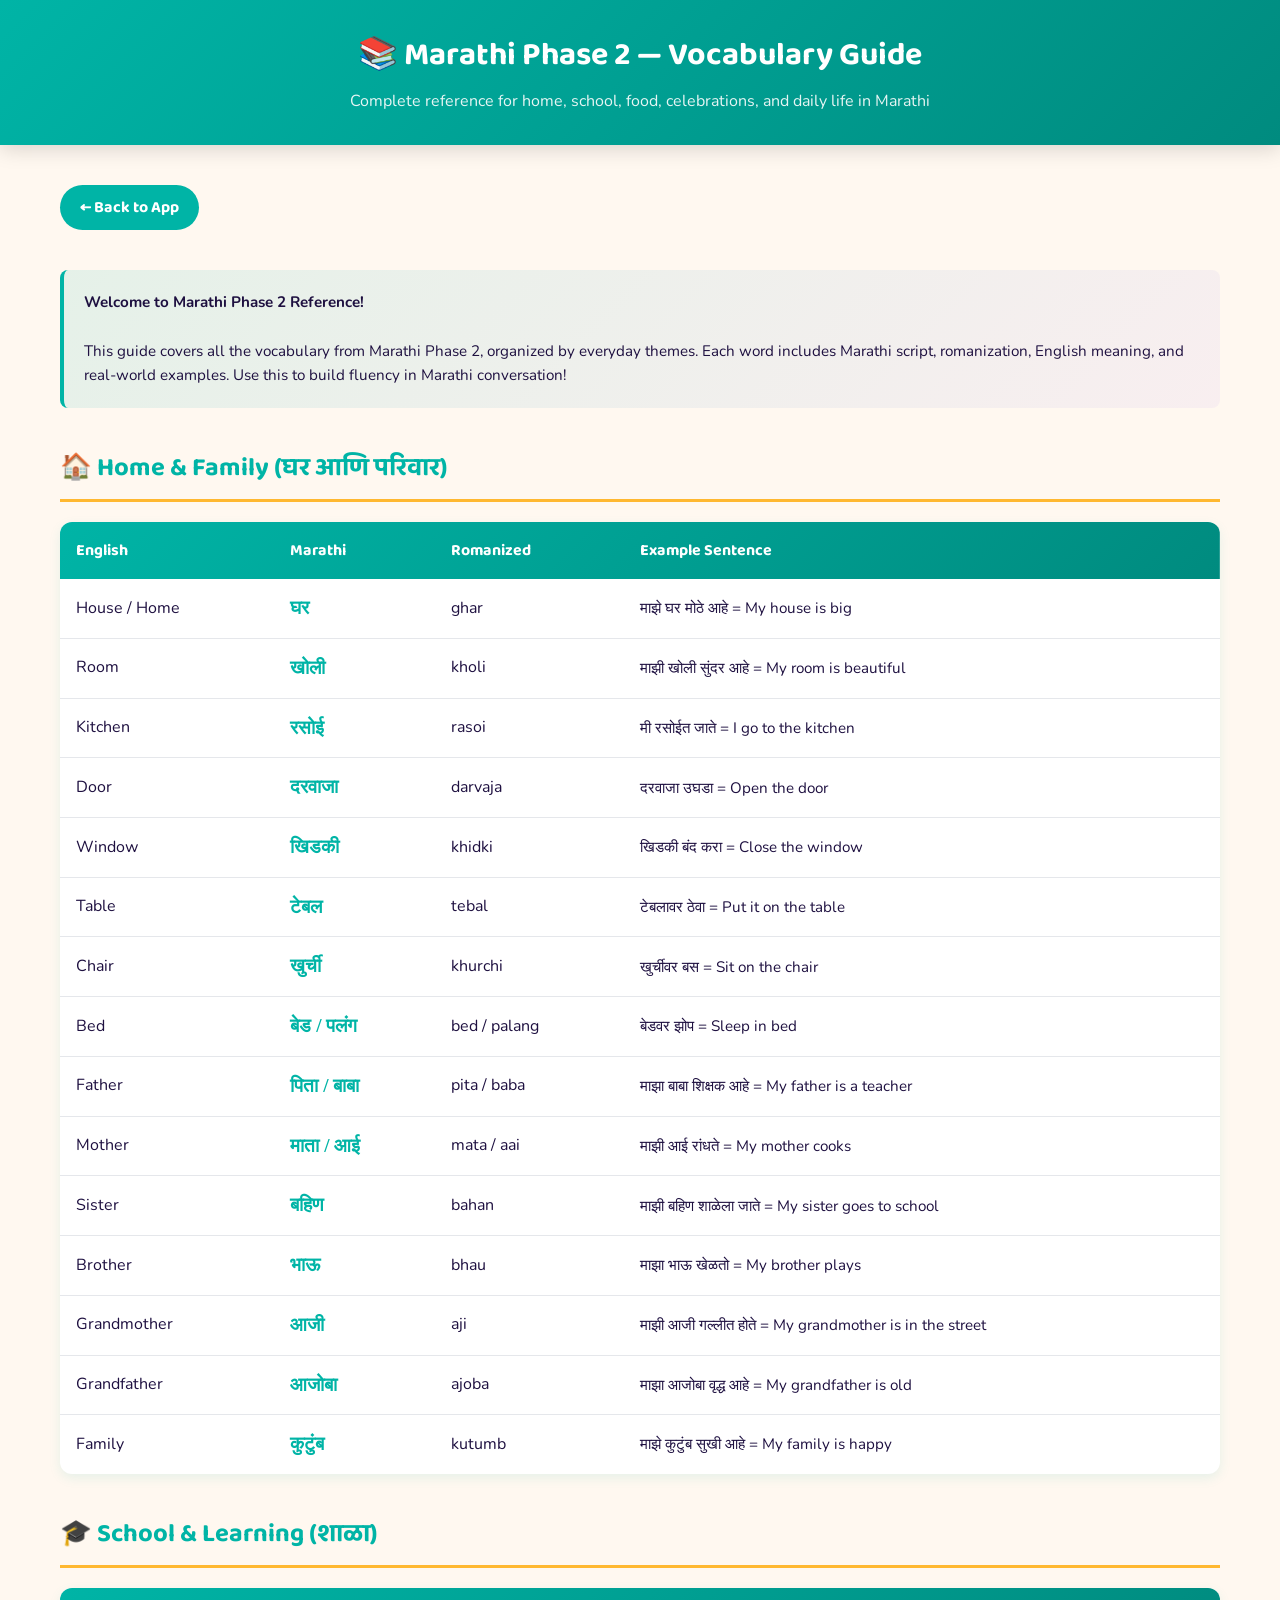
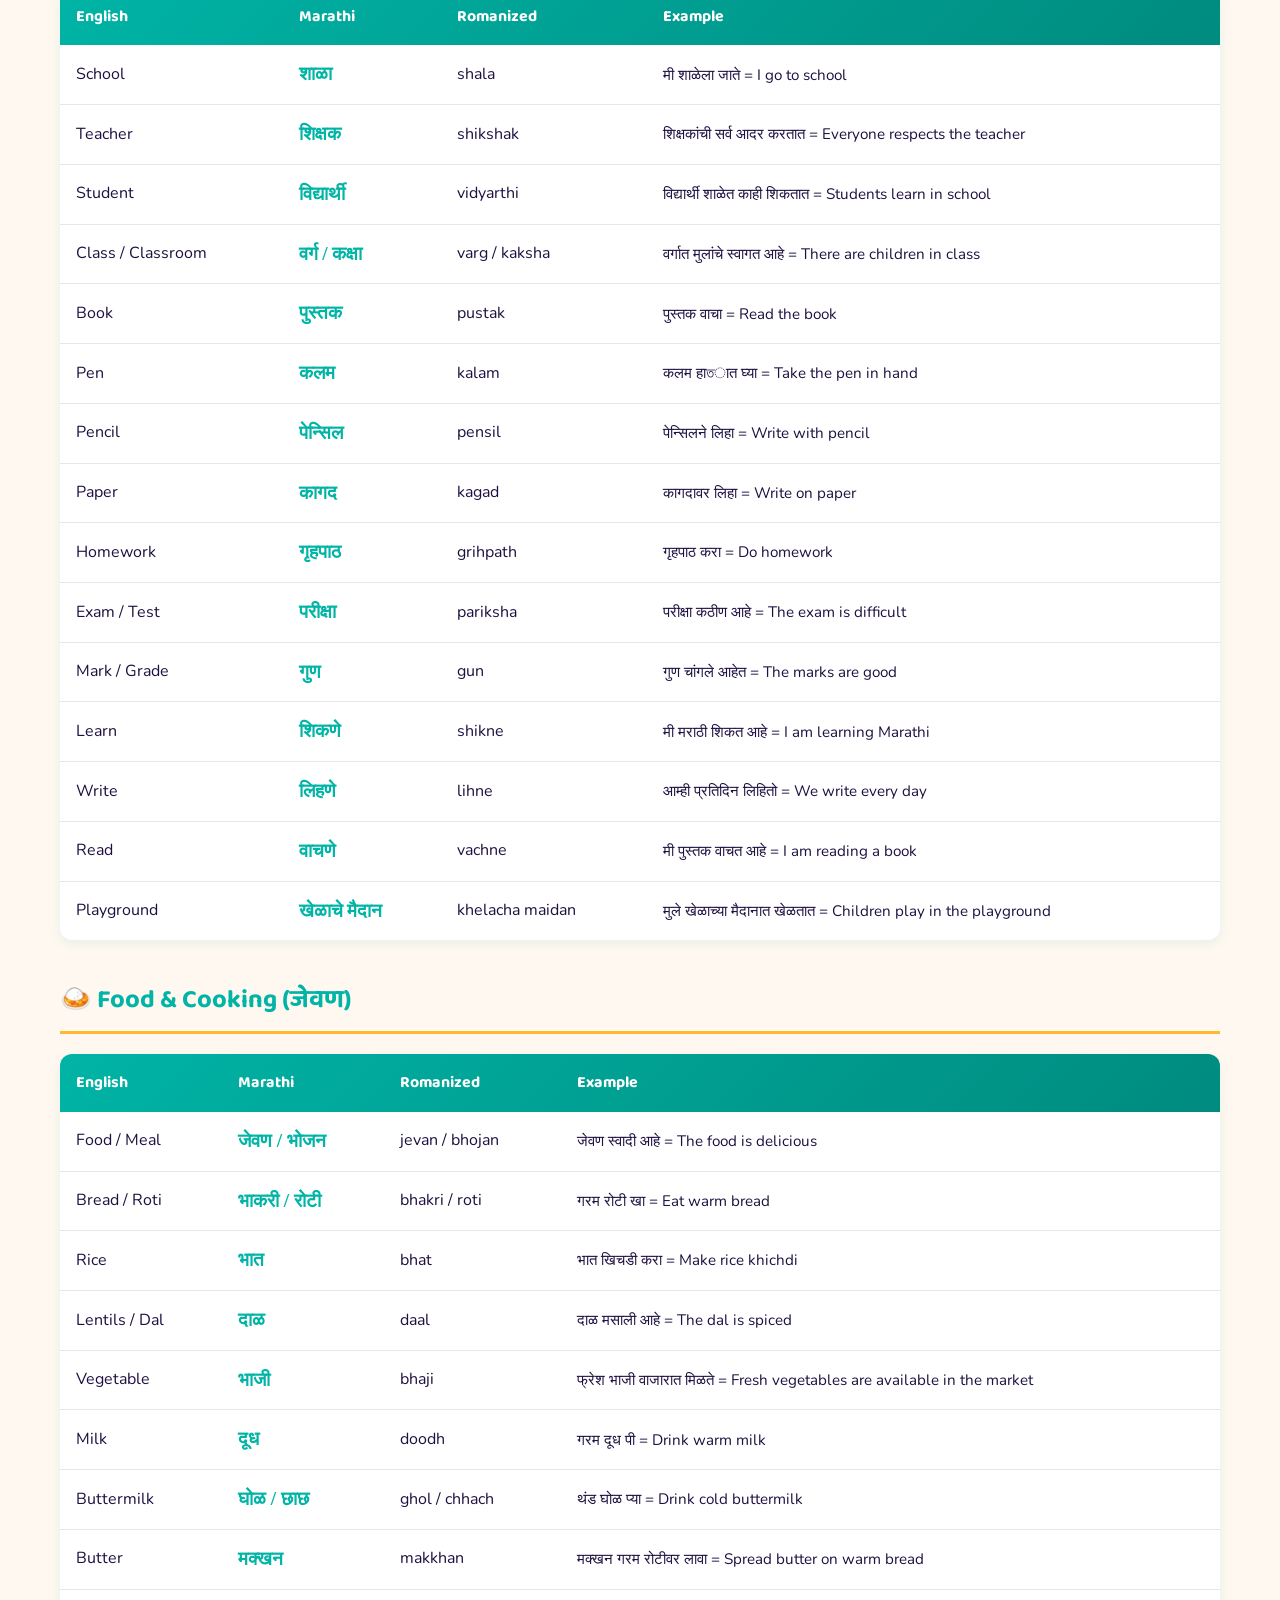
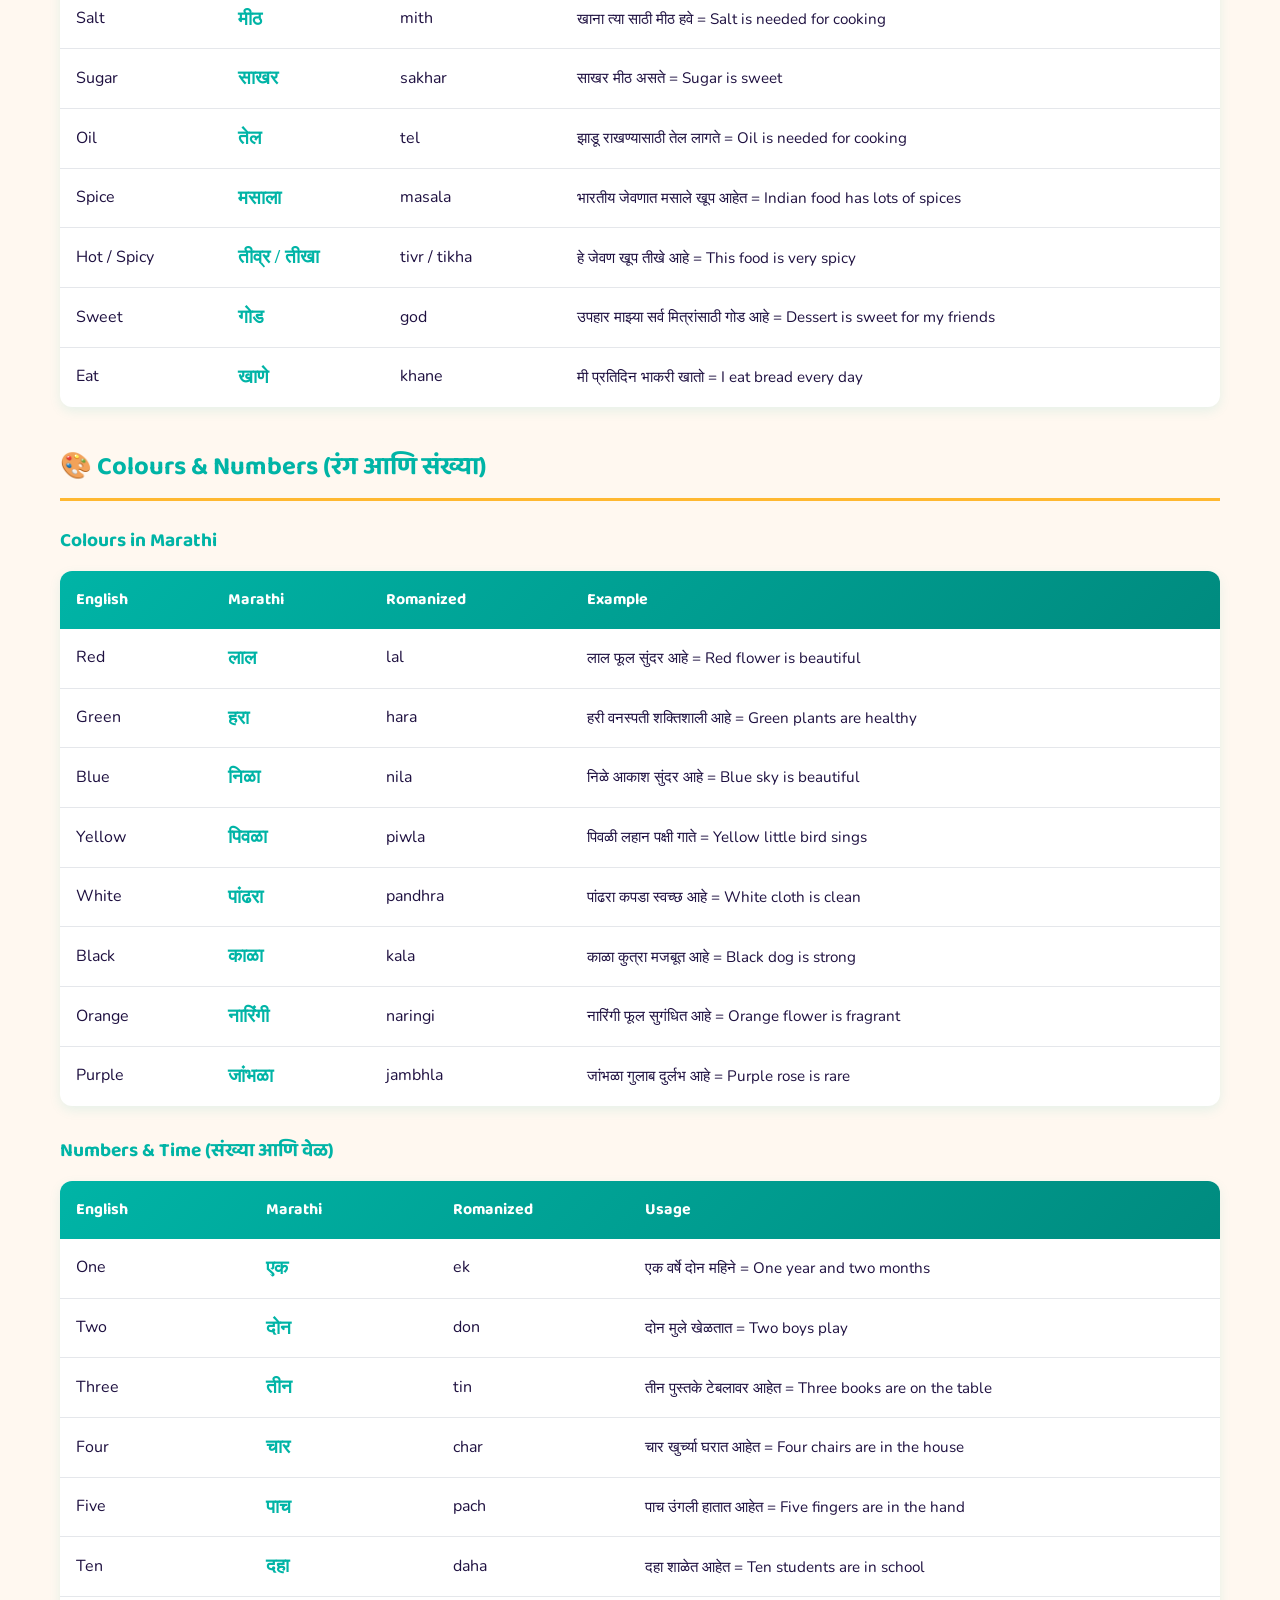
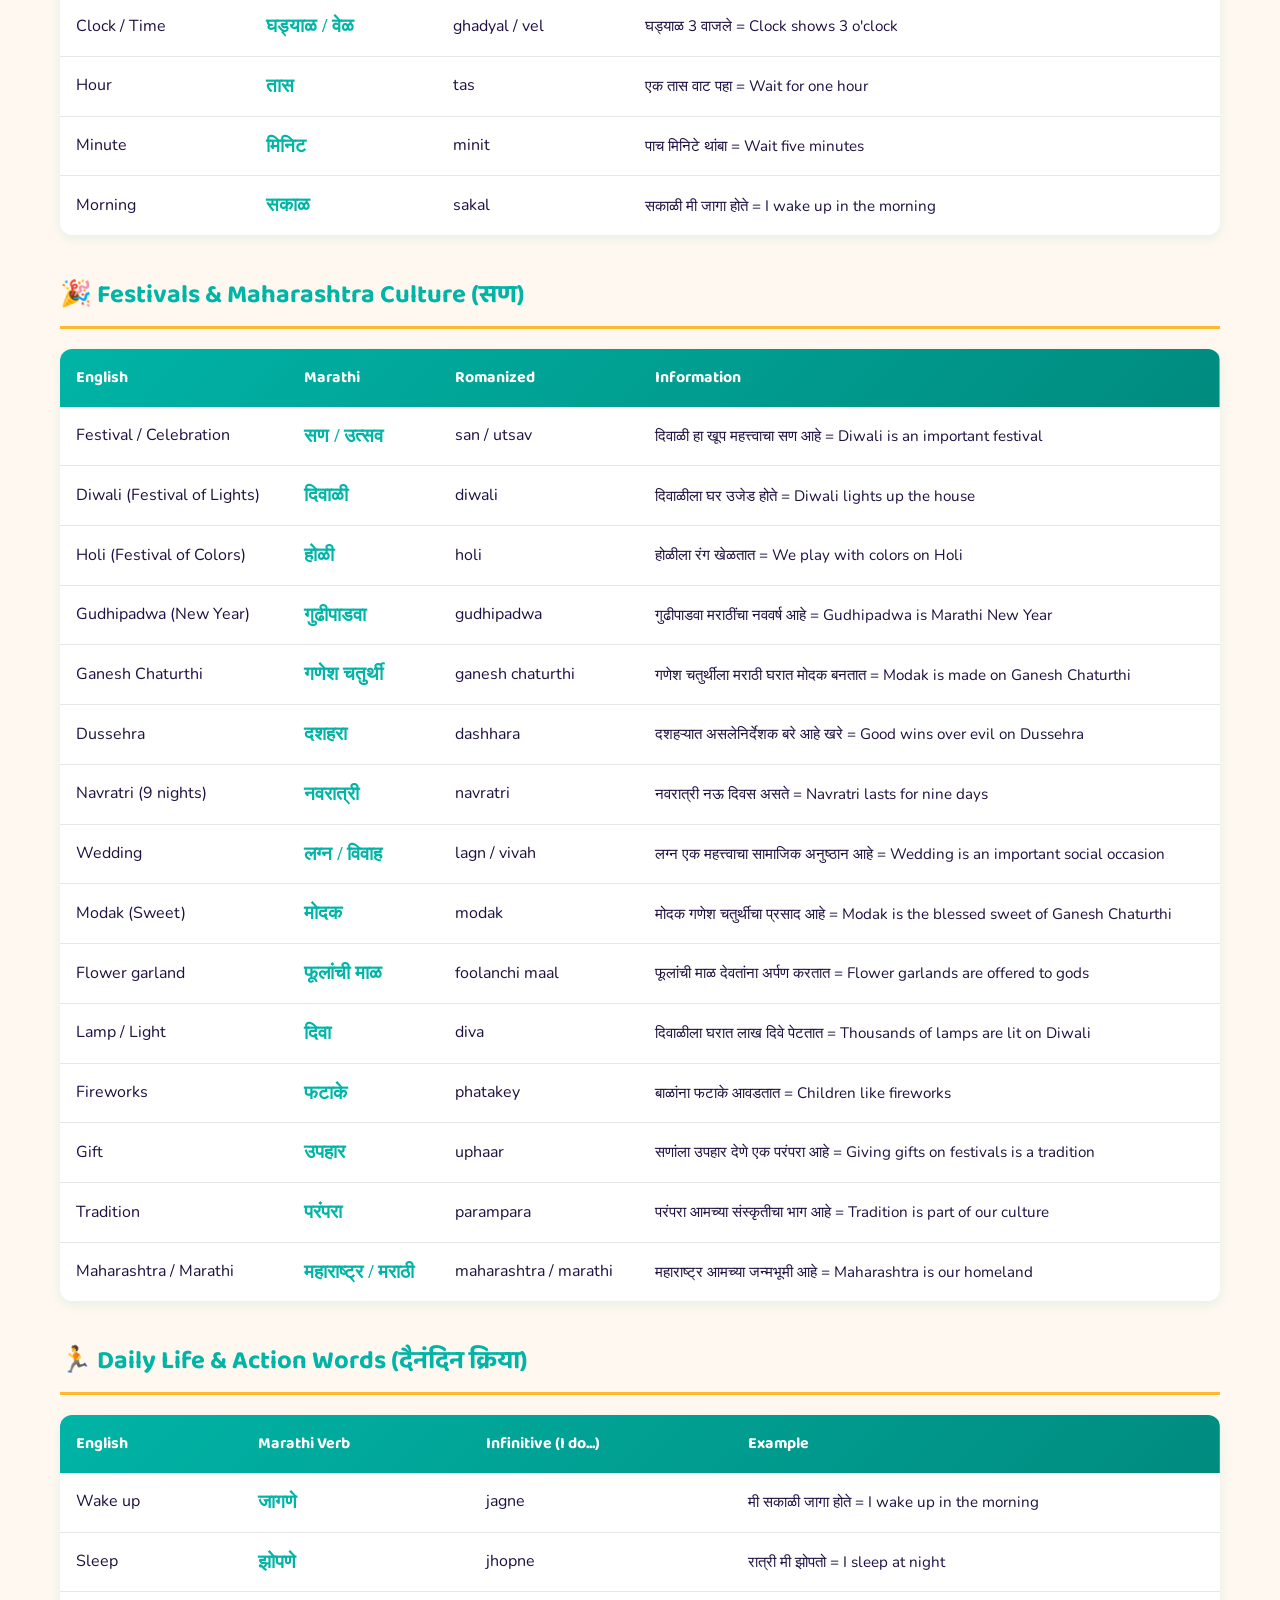
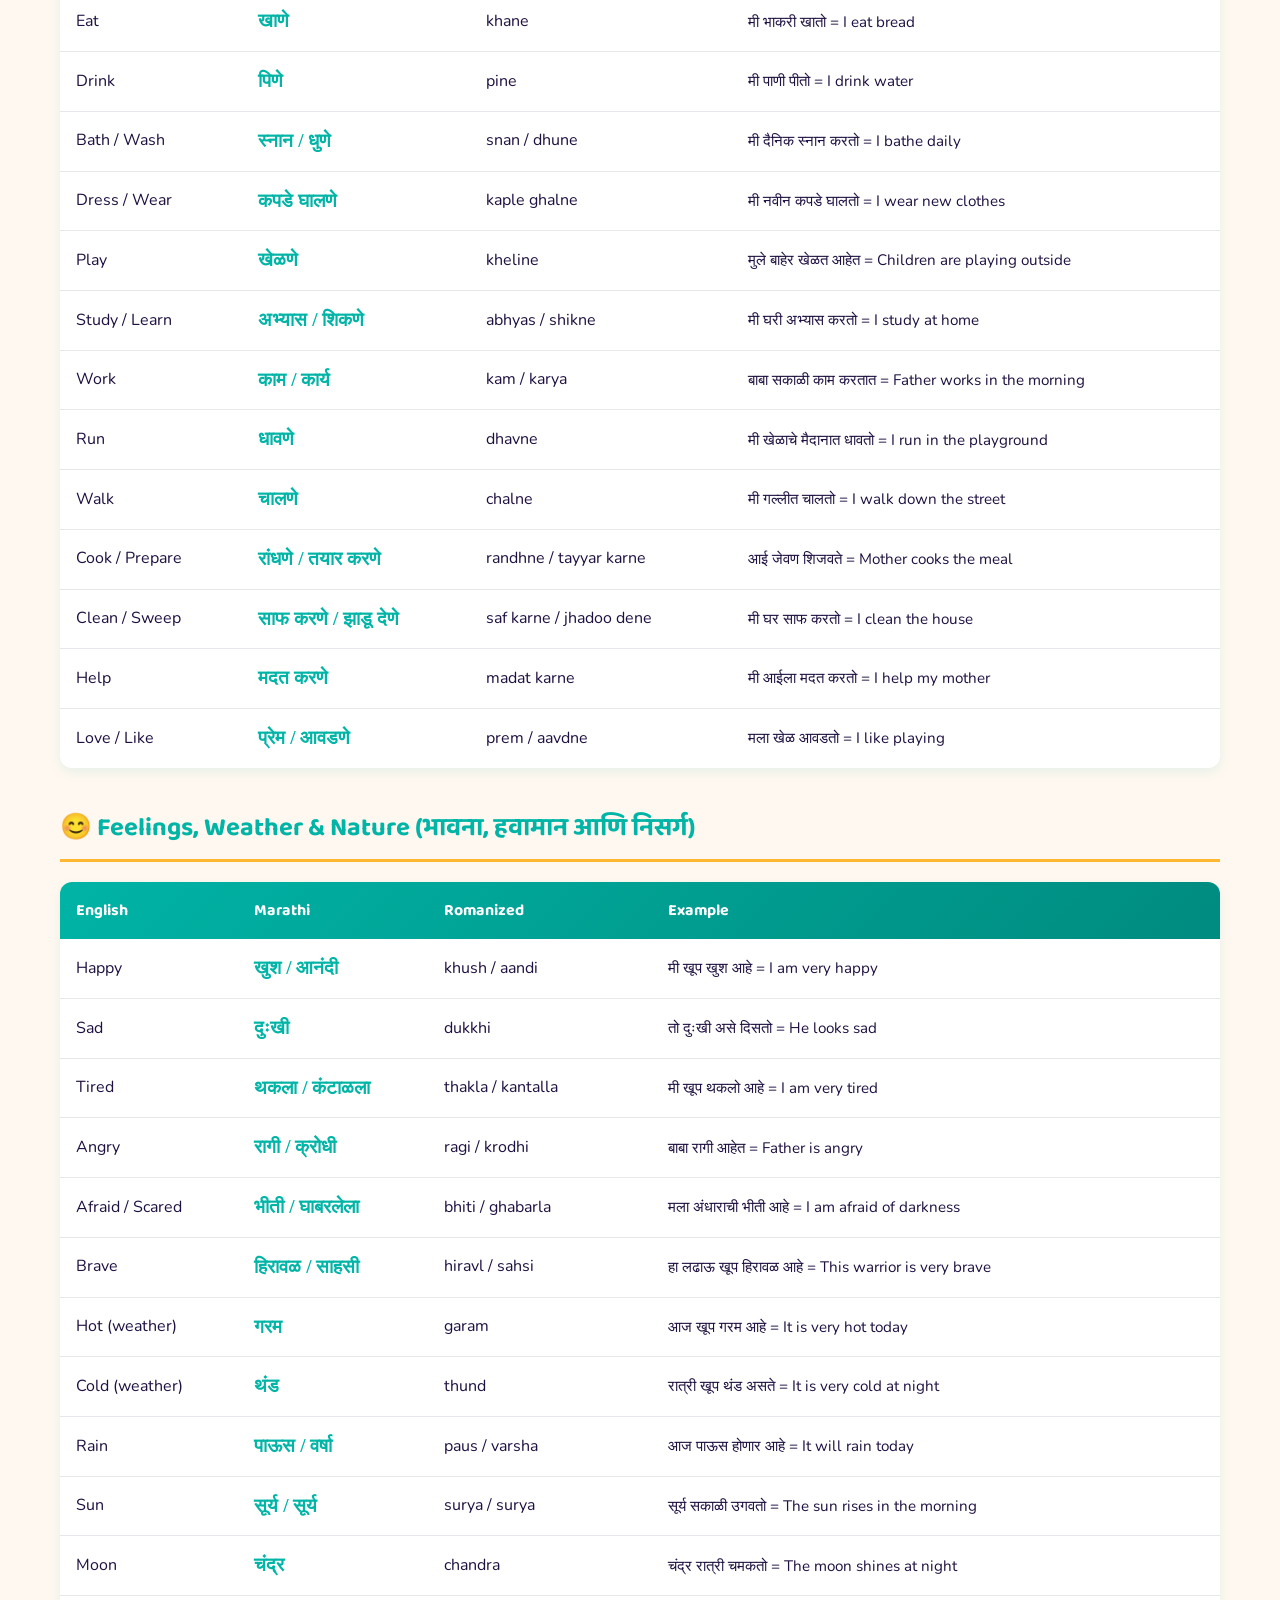
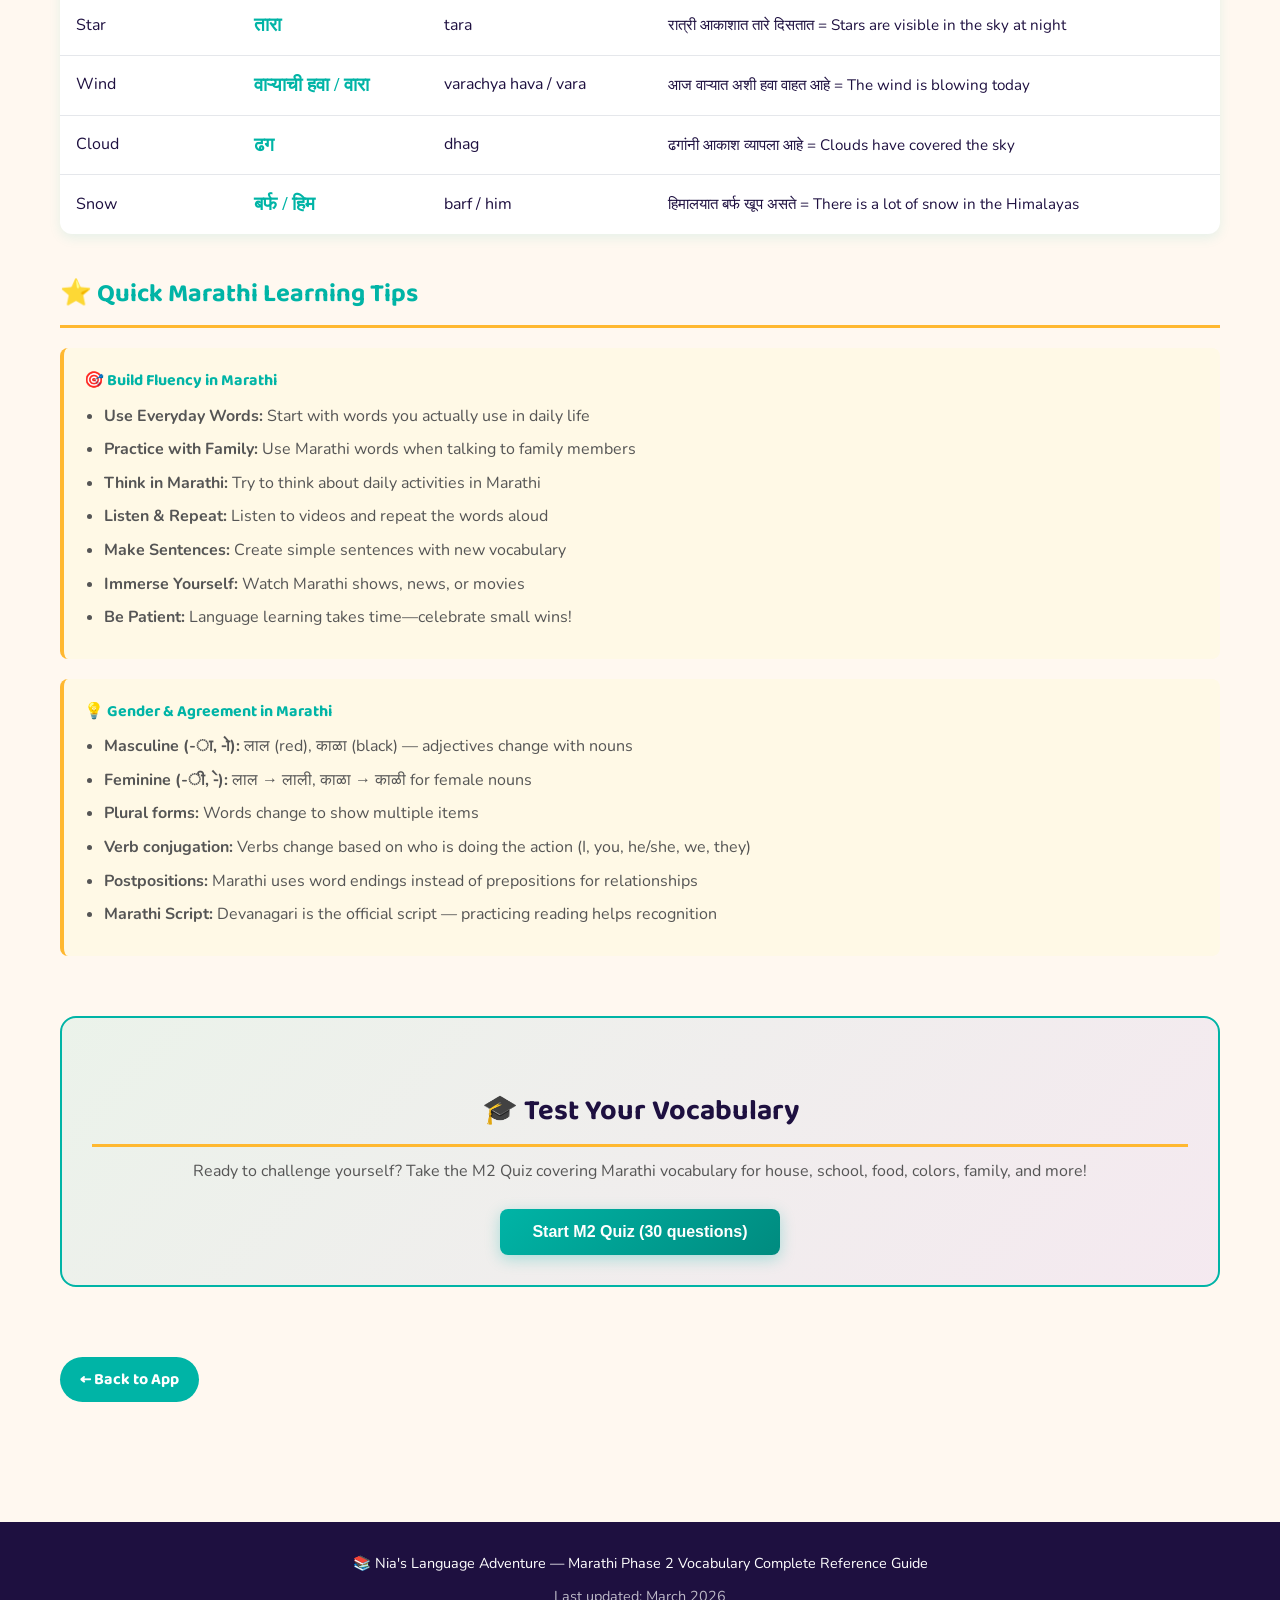
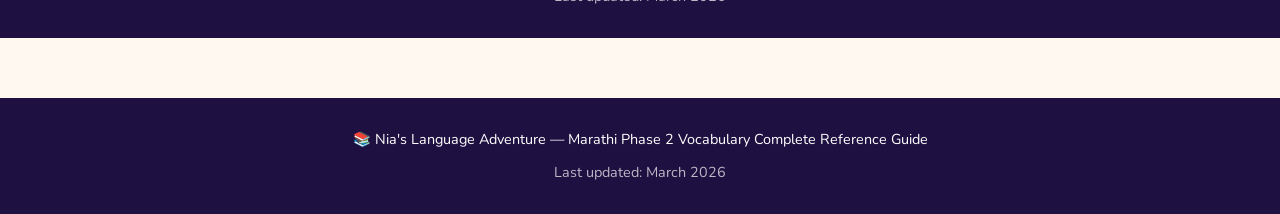
==== m2-guide.html @ a5719891 "feat: Implement comprehensive quiz system for all phases - Add quiz-system.js: Core quiz engine with" ====
<!DOCTYPE html>
<html lang="en">
<head>
<meta charset="UTF-8">
<meta name="viewport" content="width=device-width, initial-scale=1.0">
<title>Marathi Phase 2 Vocabulary Guide | Nia's Language Adventure</title>
<link href="https://fonts.googleapis.com/css2?family=Baloo+2:wght@400;600;700;800&family=Nunito:wght@400;600;700&display=swap" rel="stylesheet">
<style>
:root {
  --teal: #00B4A6;
  --dark-teal: #008B7F;
  --gold: #FFB830;
  --purple: #7C3AED;
  --dark: #1E1040;
  --cream: #FFF8F0;
}

* { box-sizing: border-box; margin: 0; padding: 0; }

body {
  font-family: 'Nunito', sans-serif;
  background: var(--cream);
  color: var(--dark);
  line-height: 1.6;
}

header {
  background: linear-gradient(135deg, var(--teal) 0%, var(--dark-teal) 100%);
  color: white;
  padding: 30px 20px;
  text-align: center;
  box-shadow: 0 4px 20px rgba(0,0,0,0.15);
}

header h1 {
  font-family: 'Baloo 2', cursive;
  font-size: 2rem;
  margin-bottom: 8px;
}

header p {
  font-size: 1rem;
  opacity: 0.9;
}

.container {
  max-width: 1200px;
  margin: 0 auto;
  padding: 40px 20px;
}

h2 {
  font-family: 'Baloo 2', cursive;
  font-size: 1.6rem;
  color: var(--teal);
  margin-top: 40px;
  margin-bottom: 20px;
  padding-bottom: 10px;
  border-bottom: 3px solid var(--gold);
}

h3 {
  font-family: 'Baloo 2', cursive;
  font-size: 1.2rem;
  color: var(--teal);
  margin-top: 25px;
  margin-bottom: 15px;
}

table {
  width: 100%;
  border-collapse: collapse;
  margin-bottom: 30px;
  background: white;
  border-radius: 12px;
  overflow: hidden;
  box-shadow: 0 4px 12px rgba(0,180,166,0.1);
}

thead {
  background: linear-gradient(135deg, var(--teal), var(--dark-teal));
  color: white;
}

th {
  padding: 16px;
  text-align: left;
  font-weight: 700;
  font-family: 'Baloo 2', cursive;
}

td {
  padding: 14px 16px;
  border-bottom: 1px solid #e5e7eb;
}

tbody tr:hover {
  background: #f0fffe;
}

tbody tr:last-child td {
  border-bottom: none;
}

.marathi {
  font-size: 1.2rem;
  font-weight: 600;
  color: var(--teal);
  font-family: serif;
}

.example {
  font-size: 0.95rem;
  color: var(--dark);
}

.meaning {
  color: #666;
  font-style: italic;
}

.info-box {
  background: linear-gradient(135deg, rgba(0,180,166,0.1), rgba(124,58,237,0.05));
  border-left: 4px solid var(--teal);
  padding: 20px;
  border-radius: 8px;
  margin: 20px 0;
  font-size: 0.95rem;
}

.tips {
  background: #fff9e6;
  border-left: 4px solid var(--gold);
  padding: 20px;
  border-radius: 8px;
  margin: 20px 0;
}

.tips h4 {
  color: var(--teal);
  margin-bottom: 10px;
  font-family: 'Baloo 2', cursive;
}

.tips ul {
  margin-left: 20px;
}

.tips li {
  margin-bottom: 8px;
  color: #555;
}

.back-button {
  display: inline-block;
  margin-bottom: 20px;
  padding: 10px 20px;
  background: var(--teal);
  color: white;
  text-decoration: none;
  border-radius: 24px;
  font-family: 'Baloo 2', cursive;
  font-weight: 700;
  transition: all 0.2s;
}

.back-button:hover {
  background: var(--dark-teal);
  transform: translateX(-4px);
}

footer {
  text-align: center;
  padding: 30px 20px;
  background: var(--dark);
  color: white;
  margin-top: 60px;
  font-size: 0.9rem;
}

.grid-2 {
  display: grid;
  grid-template-columns: repeat(auto-fit, minmax(300px, 1fr));
  gap: 20px;
  margin-bottom: 30px;
}

.card {
  background: white;
  border-radius: 12px;
  padding: 20px;
  border-left: 4px solid var(--teal);
  box-shadow: 0 4px 12px rgba(0,180,166,0.1);
}

.card h4 {
  color: var(--teal);
  font-family: 'Baloo 2', cursive;
  margin-bottom: 10px;
}

@media (max-width: 768px) {
  header h1 { font-size: 1.5rem; }
  h2 { font-size: 1.3rem; }
  table { font-size: 0.9rem; }
  th, td { padding: 10px; }
}
</style>
</head>
<body>

<header>
  <h1>📚 Marathi Phase 2 — Vocabulary Guide</h1>
  <p>Complete reference for home, school, food, celebrations, and daily life in Marathi</p>
</header>

<div class="container">
  <a href="nia-language-adventure-index.html" class="back-button">← Back to App</a>

  <div class="info-box">
    <strong>Welcome to Marathi Phase 2 Reference!</strong>
    <br><br>
    This guide covers all the vocabulary from Marathi Phase 2, organized by everyday themes. Each word includes Marathi script, romanization, English meaning, and real-world examples. Use this to build fluency in Marathi conversation!
  </div>

  <!-- HOME & FAMILY -->
  <h2>🏠 Home & Family (घर आणि परिवार)</h2>
  <table>
    <thead>
      <tr>
        <th>English</th>
        <th>Marathi</th>
        <th>Romanized</th>
        <th>Example Sentence</th>
      </tr>
    </thead>
    <tbody>
      <tr>
        <td>House / Home</td>
        <td class="marathi">घर</td>
        <td>ghar</td>
        <td class="example">माझे घर मोठे आहे = My house is big</td>
      </tr>
      <tr>
        <td>Room</td>
        <td class="marathi">खोली</td>
        <td>kholi</td>
        <td class="example">माझी खोली सुंदर आहे = My room is beautiful</td>
      </tr>
      <tr>
        <td>Kitchen</td>
        <td class="marathi">रसोई</td>
        <td>rasoi</td>
        <td class="example">मी रसोईत जाते = I go to the kitchen</td>
      </tr>
      <tr>
        <td>Door</td>
        <td class="marathi">दरवाजा</td>
        <td>darvaja</td>
        <td class="example">दरवाजा उघडा = Open the door</td>
      </tr>
      <tr>
        <td>Window</td>
        <td class="marathi">खिडकी</td>
        <td>khidki</td>
        <td class="example">खिडकी बंद करा = Close the window</td>
      </tr>
      <tr>
        <td>Table</td>
        <td class="marathi">टेबल</td>
        <td>tebal</td>
        <td class="example">टेबलावर ठेवा = Put it on the table</td>
      </tr>
      <tr>
        <td>Chair</td>
        <td class="marathi">खुर्ची</td>
        <td>khurchi</td>
        <td class="example">खुर्चीवर बस = Sit on the chair</td>
      </tr>
      <tr>
        <td>Bed</td>
        <td class="marathi">बेड / पलंग</td>
        <td>bed / palang</td>
        <td class="example">बेडवर झोप = Sleep in bed</td>
      </tr>
      <tr>
        <td>Father</td>
        <td class="marathi">पिता / बाबा</td>
        <td>pita / baba</td>
        <td class="example">माझा बाबा शिक्षक आहे = My father is a teacher</td>
      </tr>
      <tr>
        <td>Mother</td>
        <td class="marathi">माता / आई</td>
        <td>mata / aai</td>
        <td class="example">माझी आई रांधते = My mother cooks</td>
      </tr>
      <tr>
        <td>Sister</td>
        <td class="marathi">बहिण</td>
        <td>bahan</td>
        <td class="example">माझी बहिण शाळेला जाते = My sister goes to school</td>
      </tr>
      <tr>
        <td>Brother</td>
        <td class="marathi">भाऊ</td>
        <td>bhau</td>
        <td class="example">माझा भाऊ खेळतो = My brother plays</td>
      </tr>
      <tr>
        <td>Grandmother</td>
        <td class="marathi">आजी</td>
        <td>aji</td>
        <td class="example">माझी आजी गल्लीत होते = My grandmother is in the street</td>
      </tr>
      <tr>
        <td>Grandfather</td>
        <td class="marathi">आजोबा</td>
        <td>ajoba</td>
        <td class="example">माझा आजोबा वृद्ध आहे = My grandfather is old</td>
      </tr>
      <tr>
        <td>Family</td>
        <td class="marathi">कुटुंब</td>
        <td>kutumb</td>
        <td class="example">माझे कुटुंब सुखी आहे = My family is happy</td>
      </tr>
    </tbody>
  </table>

  <!-- SCHOOL & LEARNING -->
  <h2>🎓 School & Learning (शाळा)</h2>
  <table>
    <thead>
      <tr>
        <th>English</th>
        <th>Marathi</th>
        <th>Romanized</th>
        <th>Example</th>
      </tr>
    </thead>
    <tbody>
      <tr>
        <td>School</td>
        <td class="marathi">शाळा</td>
        <td>shala</td>
        <td class="example">मी शाळेला जाते = I go to school</td>
      </tr>
      <tr>
        <td>Teacher</td>
        <td class="marathi">शिक्षक</td>
        <td>shikshak</td>
        <td class="example">शिक्षकांची सर्व आदर करतात = Everyone respects the teacher</td>
      </tr>
      <tr>
        <td>Student</td>
        <td class="marathi">विद्यार्थी</td>
        <td>vidyarthi</td>
        <td class="example">विद्यार्थी शाळेत काही शिकतात = Students learn in school</td>
      </tr>
      <tr>
        <td>Class / Classroom</td>
        <td class="marathi">वर्ग / कक्षा</td>
        <td>varg / kaksha</td>
        <td class="example">वर्गात मुलांचे स्वागत आहे = There are children in class</td>
      </tr>
      <tr>
        <td>Book</td>
        <td class="marathi">पुस्तक</td>
        <td>pustak</td>
        <td class="example">पुस्तक वाचा = Read the book</td>
      </tr>
      <tr>
        <td>Pen</td>
        <td class="marathi">कलम</td>
        <td>kalam</td>
        <td class="example">कलम हाতात घ्या = Take the pen in hand</td>
      </tr>
      <tr>
        <td>Pencil</td>
        <td class="marathi">पेन्सिल</td>
        <td>pensil</td>
        <td class="example">पेन्सिलने लिहा = Write with pencil</td>
      </tr>
      <tr>
        <td>Paper</td>
        <td class="marathi">कागद</td>
        <td>kagad</td>
        <td class="example">कागदावर लिहा = Write on paper</td>
      </tr>
      <tr>
        <td>Homework</td>
        <td class="marathi">गृहपाठ</td>
        <td>grihpath</td>
        <td class="example">गृहपाठ करा = Do homework</td>
      </tr>
      <tr>
        <td>Exam / Test</td>
        <td class="marathi">परीक्षा</td>
        <td>pariksha</td>
        <td class="example">परीक्षा कठीण आहे = The exam is difficult</td>
      </tr>
      <tr>
        <td>Mark / Grade</td>
        <td class="marathi">गुण</td>
        <td>gun</td>
        <td class="example">गुण चांगले आहेत = The marks are good</td>
      </tr>
      <tr>
        <td>Learn</td>
        <td class="marathi">शिकणे</td>
        <td>shikne</td>
        <td class="example">मी मराठी शिकत आहे = I am learning Marathi</td>
      </tr>
      <tr>
        <td>Write</td>
        <td class="marathi">लिहणे</td>
        <td>lihne</td>
        <td class="example">आम्ही प्रतिदिन लिहितो = We write every day</td>
      </tr>
      <tr>
        <td>Read</td>
        <td class="marathi">वाचणे</td>
        <td>vachne</td>
        <td class="example">मी पुस्तक वाचत आहे = I am reading a book</td>
      </tr>
      <tr>
        <td>Playground</td>
        <td class="marathi">खेळाचे मैदान</td>
        <td>khelacha maidan</td>
        <td class="example">मुले खेळाच्या मैदानात खेळतात = Children play in the playground</td>
      </tr>
    </tbody>
  </table>

  <!-- FOOD & COOKING -->
  <h2>🍛 Food & Cooking (जेवण)</h2>
  <table>
    <thead>
      <tr>
        <th>English</th>
        <th>Marathi</th>
        <th>Romanized</th>
        <th>Example</th>
      </tr>
    </thead>
    <tbody>
      <tr>
        <td>Food / Meal</td>
        <td class="marathi">जेवण / भोजन</td>
        <td>jevan / bhojan</td>
        <td class="example">जेवण स्वादी आहे = The food is delicious</td>
      </tr>
      <tr>
        <td>Bread / Roti</td>
        <td class="marathi">भाकरी / रोटी</td>
        <td>bhakri / roti</td>
        <td class="example">गरम रोटी खा = Eat warm bread</td>
      </tr>
      <tr>
        <td>Rice</td>
        <td class="marathi">भात</td>
        <td>bhat</td>
        <td class="example">भात खिचडी करा = Make rice khichdi</td>
      </tr>
      <tr>
        <td>Lentils / Dal</td>
        <td class="marathi">दाळ</td>
        <td>daal</td>
        <td class="example">दाळ मसाली आहे = The dal is spiced</td>
      </tr>
      <tr>
        <td>Vegetable</td>
        <td class="marathi">भाजी</td>
        <td>bhaji</td>
        <td class="example">फ्रेश भाजी वाजारात मिळते = Fresh vegetables are available in the market</td>
      </tr>
      <tr>
        <td>Milk</td>
        <td class="marathi">दूध</td>
        <td>doodh</td>
        <td class="example">गरम दूध पी = Drink warm milk</td>
      </tr>
      <tr>
        <td>Buttermilk</td>
        <td class="marathi">घोळ / छाछ</td>
        <td>ghol / chhach</td>
        <td class="example">थंड घोळ प्या = Drink cold buttermilk</td>
      </tr>
      <tr>
        <td>Butter</td>
        <td class="marathi">मक्खन</td>
        <td>makkhan</td>
        <td class="example">मक्खन गरम रोटीवर लावा = Spread butter on warm bread</td>
      </tr>
      <tr>
        <td>Salt</td>
        <td class="marathi">मीठ</td>
        <td>mith</td>
        <td class="example">खाना त्या साठी मीठ हवे = Salt is needed for cooking</td>
      </tr>
      <tr>
        <td>Sugar</td>
        <td class="marathi">साखर</td>
        <td>sakhar</td>
        <td class="example">साखर मीठ असते = Sugar is sweet</td>
      </tr>
      <tr>
        <td>Oil</td>
        <td class="marathi">तेल</td>
        <td>tel</td>
        <td class="example">झाडू राखण्यासाठी तेल लागते = Oil is needed for cooking</td>
      </tr>
      <tr>
        <td>Spice</td>
        <td class="marathi">मसाला</td>
        <td>masala</td>
        <td class="example">भारतीय जेवणात मसाले खूप आहेत = Indian food has lots of spices</td>
      </tr>
      <tr>
        <td>Hot / Spicy</td>
        <td class="marathi">तीव्र / तीखा</td>
        <td>tivr / tikha</td>
        <td class="example">हे जेवण खूप तीखे आहे = This food is very spicy</td>
      </tr>
      <tr>
        <td>Sweet</td>
        <td class="marathi">गोड</td>
        <td>god</td>
        <td class="example">उपहार माझ्या सर्व मित्रांसाठी गोड आहे = Dessert is sweet for my friends</td>
      </tr>
      <tr>
        <td>Eat</td>
        <td class="marathi">खाणे</td>
        <td>khane</td>
        <td class="example">मी प्रतिदिन भाकरी खातो = I eat bread every day</td>
      </tr>
    </tbody>
  </table>

  <!-- COLOURS & NUMBERS -->
  <h2>🎨 Colours & Numbers (रंग आणि संख्या)</h2>
  
  <h3>Colours in Marathi</h3>
  <table>
    <thead>
      <tr>
        <th>English</th>
        <th>Marathi</th>
        <th>Romanized</th>
        <th>Example</th>
      </tr>
    </thead>
    <tbody>
      <tr>
        <td>Red</td>
        <td class="marathi">लाल</td>
        <td>lal</td>
        <td class="example">लाल फूल सुंदर आहे = Red flower is beautiful</td>
      </tr>
      <tr>
        <td>Green</td>
        <td class="marathi">हरा</td>
        <td>hara</td>
        <td class="example">हरी वनस्पती शक्तिशाली आहे = Green plants are healthy</td>
      </tr>
      <tr>
        <td>Blue</td>
        <td class="marathi">निळा</td>
        <td>nila</td>
        <td class="example">निळे आकाश सुंदर आहे = Blue sky is beautiful</td>
      </tr>
      <tr>
        <td>Yellow</td>
        <td class="marathi">पिवळा</td>
        <td>piwla</td>
        <td class="example">पिवळी लहान पक्षी गाते = Yellow little bird sings</td>
      </tr>
      <tr>
        <td>White</td>
        <td class="marathi">पांढरा</td>
        <td>pandhra</td>
        <td class="example">पांढरा कपडा स्वच्छ आहे = White cloth is clean</td>
      </tr>
      <tr>
        <td>Black</td>
        <td class="marathi">काळा</td>
        <td>kala</td>
        <td class="example">काळा कुत्रा मजबूत आहे = Black dog is strong</td>
      </tr>
      <tr>
        <td>Orange</td>
        <td class="marathi">नारिंगी</td>
        <td>naringi</td>
        <td class="example">नारिंगी फूल सुगंधित आहे = Orange flower is fragrant</td>
      </tr>
      <tr>
        <td>Purple</td>
        <td class="marathi">जांभळा</td>
        <td>jambhla</td>
        <td class="example">जांभळा गुलाब दुर्लभ आहे = Purple rose is rare</td>
      </tr>
    </tbody>
  </table>

  <h3>Numbers & Time (संख्या आणि वेळ)</h3>
  <table>
    <thead>
      <tr>
        <th>English</th>
        <th>Marathi</th>
        <th>Romanized</th>
        <th>Usage</th>
      </tr>
    </thead>
    <tbody>
      <tr>
        <td>One</td>
        <td class="marathi">एक</td>
        <td>ek</td>
        <td class="example">एक वर्षे दोन महिने = One year and two months</td>
      </tr>
      <tr>
        <td>Two</td>
        <td class="marathi">दोन</td>
        <td>don</td>
        <td class="example">दोन मुले खेळतात = Two boys play</td>
      </tr>
      <tr>
        <td>Three</td>
        <td class="marathi">तीन</td>
        <td>tin</td>
        <td class="example">तीन पुस्तके टेबलावर आहेत = Three books are on the table</td>
      </tr>
      <tr>
        <td>Four</td>
        <td class="marathi">चार</td>
        <td>char</td>
        <td class="example">चार खुर्च्या घरात आहेत = Four chairs are in the house</td>
      </tr>
      <tr>
        <td>Five</td>
        <td class="marathi">पाच</td>
        <td>pach</td>
        <td class="example">पाच उंगली हातात आहेत = Five fingers are in the hand</td>
      </tr>
      <tr>
        <td>Ten</td>
        <td class="marathi">दहा</td>
        <td>daha</td>
        <td class="example">दहा शाळेत आहेत = Ten students are in school</td>
      </tr>
      <tr>
        <td>Clock / Time</td>
        <td class="marathi">घड्याळ / वेळ</td>
        <td>ghadyal / vel</td>
        <td class="example">घड्याळ 3 वाजले = Clock shows 3 o'clock</td>
      </tr>
      <tr>
        <td>Hour</td>
        <td class="marathi">तास</td>
        <td>tas</td>
        <td class="example">एक तास वाट पहा = Wait for one hour</td>
      </tr>
      <tr>
        <td>Minute</td>
        <td class="marathi">मिनिट</td>
        <td>minit</td>
        <td class="example">पाच मिनिटे थांबा = Wait five minutes</td>
      </tr>
      <tr>
        <td>Morning</td>
        <td class="marathi">सकाळ</td>
        <td>sakal</td>
        <td class="example">सकाळी मी जागा होते = I wake up in the morning</td>
      </tr>
    </tbody>
  </table>

  <!-- FESTIVALS & CULTURE -->
  <h2>🎉 Festivals & Maharashtra Culture (सण)</h2>
  <table>
    <thead>
      <tr>
        <th>English</th>
        <th>Marathi</th>
        <th>Romanized</th>
        <th>Information</th>
      </tr>
    </thead>
    <tbody>
      <tr>
        <td>Festival / Celebration</td>
        <td class="marathi">सण / उत्सव</td>
        <td>san / utsav</td>
        <td class="example">दिवाळी हा खूप महत्त्वाचा सण आहे = Diwali is an important festival</td>
      </tr>
      <tr>
        <td>Diwali (Festival of Lights)</td>
        <td class="marathi">दिवाळी</td>
        <td>diwali</td>
        <td class="example">दिवाळीला घर उजेड होते = Diwali lights up the house</td>
      </tr>
      <tr>
        <td>Holi (Festival of Colors)</td>
        <td class="marathi">होळी</td>
        <td>holi</td>
        <td class="example">होळीला रंग खेळतात = We play with colors on Holi</td>
      </tr>
      <tr>
        <td>Gudhipadwa (New Year)</td>
        <td class="marathi">गुढीपाडवा</td>
        <td>gudhipadwa</td>
        <td class="example">गुढीपाडवा मराठींचा नववर्ष आहे = Gudhipadwa is Marathi New Year</td>
      </tr>
      <tr>
        <td>Ganesh Chaturthi</td>
        <td class="marathi">गणेश चतुर्थी</td>
        <td>ganesh chaturthi</td>
        <td class="example">गणेश चतुर्थीला मराठी घरात मोदक बनतात = Modak is made on Ganesh Chaturthi</td>
      </tr>
      <tr>
        <td>Dussehra</td>
        <td class="marathi">दशहरा</td>
        <td>dashhara</td>
        <td class="example">दशहऱ्यात असलेनिर्देशक बरे आहे खरे = Good wins over evil on Dussehra</td>
      </tr>
      <tr>
        <td>Navratri (9 nights)</td>
        <td class="marathi">नवरात्री</td>
        <td>navratri</td>
        <td class="example">नवरात्री नऊ दिवस असते = Navratri lasts for nine days</td>
      </tr>
      <tr>
        <td>Wedding</td>
        <td class="marathi">लग्न / विवाह</td>
        <td>lagn / vivah</td>
        <td class="example">लग्न एक महत्त्वाचा सामाजिक अनुष्ठान आहे = Wedding is an important social occasion</td>
      </tr>
      <tr>
        <td>Modak (Sweet)</td>
        <td class="marathi">मोदक</td>
        <td>modak</td>
        <td class="example">मोदक गणेश चतुर्थीचा प्रसाद आहे = Modak is the blessed sweet of Ganesh Chaturthi</td>
      </tr>
      <tr>
        <td>Flower garland</td>
        <td class="marathi">फूलांची माळ</td>
        <td>foolanchi maal</td>
        <td class="example">फूलांची माळ देवतांना अर्पण करतात = Flower garlands are offered to gods</td>
      </tr>
      <tr>
        <td>Lamp / Light</td>
        <td class="marathi">दिवा</td>
        <td>diva</td>
        <td class="example">दिवाळीला घरात लाख दिवे पेटतात = Thousands of lamps are lit on Diwali</td>
      </tr>
      <tr>
        <td>Fireworks</td>
        <td class="marathi">फटाके</td>
        <td>phatakey</td>
        <td class="example">बाळांना फटाके आवडतात = Children like fireworks</td>
      </tr>
      <tr>
        <td>Gift</td>
        <td class="marathi">उपहार</td>
        <td>uphaar</td>
        <td class="example">सणांला उपहार देणे एक परंपरा आहे = Giving gifts on festivals is a tradition</td>
      </tr>
      <tr>
        <td>Tradition</td>
        <td class="marathi">परंपरा</td>
        <td>parampara</td>
        <td class="example">परंपरा आमच्या संस्कृतीचा भाग आहे = Tradition is part of our culture</td>
      </tr>
      <tr>
        <td>Maharashtra / Marathi</td>
        <td class="marathi">महाराष्ट्र / मराठी</td>
        <td>maharashtra / marathi</td>
        <td class="example">महाराष्ट्र आमच्या जन्मभूमी आहे = Maharashtra is our homeland</td>
      </tr>
    </tbody>
  </table>

  <!-- DAILY LIFE & ACTIONS -->
  <h2>🏃 Daily Life & Action Words (दैनंदिन क्रिया)</h2>
  <table>
    <thead>
      <tr>
        <th>English</th>
        <th>Marathi Verb</th>
        <th>Infinitive (I do...)</th>
        <th>Example</th>
      </tr>
    </thead>
    <tbody>
      <tr>
        <td>Wake up</td>
        <td class="marathi">जागणे</td>
        <td>jagne</td>
        <td class="example">मी सकाळी जागा होते = I wake up in the morning</td>
      </tr>
      <tr>
        <td>Sleep</td>
        <td class="marathi">झोपणे</td>
        <td>jhopne</td>
        <td class="example">रात्री मी झोपतो = I sleep at night</td>
      </tr>
      <tr>
        <td>Eat</td>
        <td class="marathi">खाणे</td>
        <td>khane</td>
        <td class="example">मी भाकरी खातो = I eat bread</td>
      </tr>
      <tr>
        <td>Drink</td>
        <td class="marathi">पिणे</td>
        <td>pine</td>
        <td class="example">मी पाणी पीतो = I drink water</td>
      </tr>
      <tr>
        <td>Bath / Wash</td>
        <td class="marathi">स्नान / धुणे</td>
        <td>snan / dhune</td>
        <td class="example">मी दैनिक स्नान करतो = I bathe daily</td>
      </tr>
      <tr>
        <td>Dress / Wear</td>
        <td class="marathi">कपडे घालणे</td>
        <td>kaple ghalne</td>
        <td class="example">मी नवीन कपडे घालतो = I wear new clothes</td>
      </tr>
      <tr>
        <td>Play</td>
        <td class="marathi">खेळणे</td>
        <td>kheline</td>
        <td class="example">मुले बाहेर खेळत आहेत = Children are playing outside</td>
      </tr>
      <tr>
        <td>Study / Learn</td>
        <td class="marathi">अभ्यास / शिकणे</td>
        <td>abhyas / shikne</td>
        <td class="example">मी घरी अभ्यास करतो = I study at home</td>
      </tr>
      <tr>
        <td>Work</td>
        <td class="marathi">काम / कार्य</td>
        <td>kam / karya</td>
        <td class="example">बाबा सकाळी काम करतात = Father works in the morning</td>
      </tr>
      <tr>
        <td>Run</td>
        <td class="marathi">धावणे</td>
        <td>dhavne</td>
        <td class="example">मी खेळाचे मैदानात धावतो = I run in the playground</td>
      </tr>
      <tr>
        <td>Walk</td>
        <td class="marathi">चालणे</td>
        <td>chalne</td>
        <td class="example">मी गल्लीत चालतो = I walk down the street</td>
      </tr>
      <tr>
        <td>Cook / Prepare</td>
        <td class="marathi">रांधणे / तयार करणे</td>
        <td>randhne / tayyar karne</td>
        <td class="example">आई जेवण शिजवते = Mother cooks the meal</td>
      </tr>
      <tr>
        <td>Clean / Sweep</td>
        <td class="marathi">साफ करणे / झाडू देणे</td>
        <td>saf karne / jhadoo dene</td>
        <td class="example">मी घर साफ करतो = I clean the house</td>
      </tr>
      <tr>
        <td>Help</td>
        <td class="marathi">मदत करणे</td>
        <td>madat karne</td>
        <td class="example">मी आईला मदत करतो = I help my mother</td>
      </tr>
      <tr>
        <td>Love / Like</td>
        <td class="marathi">प्रेम / आवडणे</td>
        <td>prem / aavdne</td>
        <td class="example">मला खेळ आवडतो = I like playing</td>
      </tr>
    </tbody>
  </table>

  <!-- FEELINGS, WEATHER & NATURE -->
  <h2>😊 Feelings, Weather & Nature (भावना, हवामान आणि निसर्ग)</h2>
  <table>
    <thead>
      <tr>
        <th>English</th>
        <th>Marathi</th>
        <th>Romanized</th>
        <th>Example</th>
      </tr>
    </thead>
    <tbody>
      <tr>
        <td>Happy</td>
        <td class="marathi">खुश / आनंदी</td>
        <td>khush / aandi</td>
        <td class="example">मी खूप खुश आहे = I am very happy</td>
      </tr>
      <tr>
        <td>Sad</td>
        <td class="marathi">दुःखी</td>
        <td>dukkhi</td>
        <td class="example">तो दुःखी असे दिसतो = He looks sad</td>
      </tr>
      <tr>
        <td>Tired</td>
        <td class="marathi">थकला / कंटाळला</td>
        <td>thakla / kantalla</td>
        <td class="example">मी खूप थकलो आहे = I am very tired</td>
      </tr>
      <tr>
        <td>Angry</td>
        <td class="marathi">रागी / क्रोधी</td>
        <td>ragi / krodhi</td>
        <td class="example">बाबा रागी आहेत = Father is angry</td>
      </tr>
      <tr>
        <td>Afraid / Scared</td>
        <td class="marathi">भीती / घाबरलेला</td>
        <td>bhiti / ghabarla</td>
        <td class="example">मला अंधाराची भीती आहे = I am afraid of darkness</td>
      </tr>
      <tr>
        <td>Brave</td>
        <td class="marathi">हिरावळ / साहसी</td>
        <td>hiravl / sahsi</td>
        <td class="example">हा लढाऊ खूप हिरावळ आहे = This warrior is very brave</td>
      </tr>
      <tr>
        <td>Hot (weather)</td>
        <td class="marathi">गरम</td>
        <td>garam</td>
        <td class="example">आज खूप गरम आहे = It is very hot today</td>
      </tr>
      <tr>
        <td>Cold (weather)</td>
        <td class="marathi">थंड</td>
        <td>thund</td>
        <td class="example">रात्री खूप थंड असते = It is very cold at night</td>
      </tr>
      <tr>
        <td>Rain</td>
        <td class="marathi">पाऊस / वर्षा</td>
        <td>paus / varsha</td>
        <td class="example">आज पाऊस होणार आहे = It will rain today</td>
      </tr>
      <tr>
        <td>Sun</td>
        <td class="marathi">सूर्य / सूर्य</td>
        <td>surya / surya</td>
        <td class="example">सूर्य सकाळी उगवतो = The sun rises in the morning</td>
      </tr>
      <tr>
        <td>Moon</td>
        <td class="marathi">चंद्र</td>
        <td>chandra</td>
        <td class="example">चंद्र रात्री चमकतो = The moon shines at night</td>
      </tr>
      <tr>
        <td>Star</td>
        <td class="marathi">तारा</td>
        <td>tara</td>
        <td class="example">रात्री आकाशात तारे दिसतात = Stars are visible in the sky at night</td>
      </tr>
      <tr>
        <td>Wind</td>
        <td class="marathi">वाऱ्याची हवा / वारा</td>
        <td>varachya hava / vara</td>
        <td class="example">आज वाऱ्यात अशी हवा वाहत आहे = The wind is blowing today</td>
      </tr>
      <tr>
        <td>Cloud</td>
        <td class="marathi">ढग</td>
        <td>dhag</td>
        <td class="example">ढगांनी आकाश व्यापला आहे = Clouds have covered the sky</td>
      </tr>
      <tr>
        <td>Snow</td>
        <td class="marathi">बर्फ / हिम</td>
        <td>barf / him</td>
        <td class="example">हिमालयात बर्फ खूप असते = There is a lot of snow in the Himalayas</td>
      </tr>
    </tbody>
  </table>

  <!-- QUICK LEARNING TIPS -->
  <h2>⭐ Quick Marathi Learning Tips</h2>
  <div class="tips">
    <h4>🎯 Build Fluency in Marathi</h4>
    <ul>
      <li><strong>Use Everyday Words:</strong> Start with words you actually use in daily life</li>
      <li><strong>Practice with Family:</strong> Use Marathi words when talking to family members</li>
      <li><strong>Think in Marathi:</strong> Try to think about daily activities in Marathi</li>
      <li><strong>Listen & Repeat:</strong> Listen to videos and repeat the words aloud</li>
      <li><strong>Make Sentences:</strong> Create simple sentences with new vocabulary</li>
      <li><strong>Immerse Yourself:</strong> Watch Marathi shows, news, or movies</li>
      <li><strong>Be Patient:</strong> Language learning takes time—celebrate small wins!</li>
    </ul>
  </div>

  <div class="tips">
    <h4>💡 Gender & Agreement in Marathi</h4>
    <ul>
      <li><strong>Masculine (-ा, -ो):</strong> लाल (red), काळा (black) — adjectives change with nouns</li>
      <li><strong>Feminine (-ी, -े):</strong> लाल → लाली, काळा → काळी for female nouns</li>
      <li><strong>Plural forms:</strong> Words change to show multiple items</li>
      <li><strong>Verb conjugation:</strong> Verbs change based on who is doing the action (I, you, he/she, we, they)</li>
      <li><strong>Postpositions:</strong> Marathi uses word endings instead of prepositions for relationships</li>
      <li><strong>Marathi Script:</strong> Devanagari is the official script — practicing reading helps recognition</li>
    </ul>
  </div>

  <!-- QUIZ SECTION -->
  <div class="quiz-container-wrapper">
    <div class="quiz-prompt">
      <h2>🎓 Test Your Vocabulary</h2>
      <p>Ready to challenge yourself? Take the M2 Quiz covering Marathi vocabulary for house, school, food, colors, family, and more!</p>
      <button id="quizStartBtn" class="quiz-btn-start">Start M2 Quiz (30 questions)</button>
    </div>
    
    <div id="quizModal" class="quiz-modal hidden">
      <div class="quiz-modal-content">
        <div class="quiz-header"><div><h2 id="quizTitle">Marathi Phase 2 Quiz</h2><p id="quizSubtitle">Test your vocabulary</p></div><button id="quizCloseBtn" class="quiz-close-btn">✕</button></div>
        <div class="quiz-progress-bar"><div id="quizProgressFill" class="quiz-progress-fill"></div></div>
        <div class="quiz-progress-text"><span id="quizProgressNum">1</span> / <span id="quizProgressMax">30</span></div>
        <div id="quizQuestionArea" class="quiz-question-area"></div>
        <div class="quiz-nav-buttons"><button id="quizPrevBtn" class="quiz-nav-btn">← Previous</button><button id="quizSubmitBtn" class="quiz-submit-btn">Submit Answer</button><button id="quizNextBtn" class="quiz-nav-btn">Next →</button></div>
      </div>
    </div>

    <div id="resultsModal" class="results-modal hidden">
      <div class="results-modal-content"><h2 id="resultTitle">Quiz Complete!</h2><div class="score-badge"><span id="resultScore">85</span>%</div><p id="resultMessage">Great job!</p><div class="score-details"><div class="detail-row"><span>Score:</span><strong id="resultPoints">25 / 30</strong></div><div class="detail-row"><span>Status:</span><strong id="resultStatus">✅ PASSED</strong></div><div class="detail-row"><span>Completed:</span><strong id="resultTime">Just now</strong></div></div><div class="result-buttons"><button id="retakeBtn" class="result-btn">Retake Quiz</button><button id="reviewBtn" class="result-btn secondary">Review Answers</button><button id="exitBtn" class="result-btn secondary">Back to Guide</button></div></div>
    </div>
  </div>

  <style>
    .quiz-container-wrapper { margin: 60px 0 40px 0; padding: 30px; background: linear-gradient(135deg, rgba(0, 180, 166, 0.08) 0%, rgba(124, 58, 237, 0.08) 100%); border-radius: 16px; border: 2px solid #00B4A6; }
    .quiz-prompt { text-align: center; margin-bottom: 0; }
    .quiz-prompt h2 { color: #1E1040; margin-bottom: 12px; font-size: 1.8rem; }
    .quiz-prompt p { color: #555; margin-bottom: 24px; font-size: 1rem; }
    .quiz-btn-start { background: linear-gradient(135deg, #00B4A6, #008B7F); color: white; border: none; padding: 14px 32px; border-radius: 8px; font-size: 1rem; font-weight: 600; cursor: pointer; box-shadow: 0 4px 15px rgba(0, 180, 166, 0.3); transition: all 0.3s ease; }
    .quiz-btn-start:hover { transform: translateY(-2px); box-shadow: 0 6px 20px rgba(0, 180, 166, 0.4); }
    .quiz-modal { display: none; position: fixed; top: 0; left: 0; width: 100%; height: 100%; background: rgba(0, 0, 0, 0.6); z-index: 1000; overflow-y: auto; padding: 20px; }
    .quiz-modal:not(.hidden) { display: flex; align-items: center; justify-content: center; }
    .quiz-modal.hidden { display: none; }
    .quiz-modal-content { background: white; border-radius: 12px; padding: 40px; max-width: 700px; width: 100%; box-shadow: 0 20px 60px rgba(0, 0, 0, 0.3); animation: slideUp 0.3s ease; }
    @keyframes slideUp { from { opacity: 0; transform: translateY(20px); } to { opacity: 1; transform: translateY(0); } }
    .quiz-header { display: flex; justify-content: space-between; align-items: flex-start; margin-bottom: 24px; padding-bottom: 16px; border-bottom: 2px solid #f0f0f0; }
    .quiz-header h2 { color: #1E1040; margin: 0 0 4px 0; font-size: 1.6rem; }
    .quiz-header p { color: #999; margin: 0; font-size: 0.9rem; }
    .quiz-close-btn { background: none; border: none; font-size: 28px; cursor: pointer; color: #999; padding: 0; width: 36px; height: 36px; display: flex; align-items: center; justify-content: center; transition: color 0.3s; }
    .quiz-close-btn:hover { color: #1E1040; }
    .quiz-progress-bar { width: 100%; height: 8px; background: #e0e0e0; border-radius: 4px; margin-bottom: 8px; overflow: hidden; }
    .quiz-progress-fill { height: 100%; background: linear-gradient(90deg, #00B4A6, #008B7F); width: 0%; transition: width 0.3s ease; }
    .quiz-progress-text { text-align: right; font-size: 0.85rem; color: #999; margin-bottom: 24px; }
    .quiz-question-area { margin: 32px 0; min-height: 200px; }
    .quiz-question { margin-bottom: 24px; }
    .quiz-question-text { font-size: 1.1rem; font-weight: 600; color: #1E1040; margin-bottom: 16px; line-height: 1.5; }
    .quiz-options { display: flex; flex-direction: column; gap: 12px; }
    .quiz-option { padding: 12px 16px; border: 2px solid #e0e0e0; border-radius: 8px; cursor: pointer; transition: all 0.3s; background: white; font-size: 0.95rem; }
    .quiz-option:hover { border-color: #00B4A6; background: rgba(0, 180, 166, 0.05); }
    .quiz-option.selected { background: rgba(0, 180, 166, 0.15); border-color: #00B4A6; }
    .quiz-text-input { width: 100%; padding: 12px; border: 2px solid #e0e0e0; border-radius: 8px; font-size: 0.95rem; font-family: 'Nunito', sans-serif; transition: border-color 0.3s; }
    .quiz-text-input:focus { outline: none; border-color: #00B4A6; }
    .quiz-feedback { margin-top: 16px; padding: 16px; border-radius: 8px; font-size: 0.95rem; line-height: 1.5; }
    .quiz-feedback.correct { background: #e8f5e9; color: #2e7d32; border: 1px solid #a5d6a7; }
    .quiz-feedback.incorrect { background: #ffebee; color: #c62828; border: 1px solid #ef9a9a; }
    .quiz-nav-buttons { display: flex; gap: 12px; justify-content: space-between; margin-top: 32px; }
    .quiz-nav-btn { padding: 10px 20px; border: 2px solid #00B4A6; background: white; color: #00B4A6; border-radius: 6px; cursor: pointer; font-weight: 600; transition: all 0.3s; }
    .quiz-nav-btn:hover:not(:disabled) { background: #00B4A6; color: white; }
    .quiz-nav-btn:disabled { opacity: 0.5; cursor: not-allowed; }
    .quiz-submit-btn { padding: 10px 28px; background: linear-gradient(135deg, #00B4A6, #008B7F); color: white; border: none; border-radius: 6px; cursor: pointer; font-weight: 600; font-size: 0.95rem; transition: all 0.3s; }
    .quiz-submit-btn:hover { transform: translateY(-2px); box-shadow: 0 4px 12px rgba(0, 180, 166, 0.3); }
    .results-modal { display: none; position: fixed; top: 0; left: 0; width: 100%; height: 100%; background: rgba(0, 0, 0, 0.6); z-index: 1000; overflow-y: auto; padding: 20px; }
    .results-modal:not(.hidden) { display: flex; align-items: center; justify-content: center; }
    .results-modal.hidden { display: none; }
    .results-modal-content { background: white; border-radius: 12px; padding: 40px; max-width: 500px; width: 100%; text-align: center; box-shadow: 0 20px 60px rgba(0, 0, 0, 0.3); animation: slideUp 0.3s ease; }
    .results-modal-content h2 { color: #1E1040; margin-bottom: 24px; font-size: 1.8rem; }
    .score-badge { font-size: 4rem; font-weight: 700; color: #00B4A6; margin: 20px 0; font-family: 'Baloo 2', cursive; }
    #resultMessage { font-size: 1.1rem; color: #1E1040; margin-bottom: 24px; }
    .score-details { background: #f5f5f5; border-radius: 8px; padding: 20px; margin-bottom: 24px; text-align: left; }
    .detail-row { display: flex; justify-content: space-between; margin-bottom: 12px; font-size: 0.95rem; }
    .detail-row strong { color: #00B4A6; }
    .result-buttons { display: flex; gap: 12px; flex-direction: column; }
    .result-btn { padding: 12px 24px; border: none; border-radius: 6px; cursor: pointer; font-weight: 600; font-size: 0.95rem; transition: all 0.3s; }
    .result-btn:not(.secondary) { background: linear-gradient(135deg, #00B4A6, #008B7F); color: white; }
    .result-btn.secondary { background: white; border: 2px solid #00B4A6; color: #00B4A6; }
    .result-btn:hover { transform: translateY(-2px); box-shadow: 0 4px 12px rgba(0, 180, 166, 0.2); }
    @media (max-width: 600px) { .quiz-modal-content, .results-modal-content { padding: 24px; max-width: 100%; } .quiz-options { gap: 8px; } .quiz-nav-buttons { flex-direction: column; } .result-buttons { flex-direction: column; } }
  </style>

  <a href="nia-language-adventure-index.html" class="back-button" style="margin-top: 30px;">← Back to App</a>
</div>

<footer>
  <p>📚 Nia's Language Adventure — Marathi Phase 2 Vocabulary Complete Reference Guide</p>
  <p style="margin-top: 10px; opacity: 0.7;">Last updated: March 2026</p>
</footer>

<script src="quiz-system.js"></script>
<script src="quiz-data.js"></script>
<script>
  let currentQuiz = null;
  document.getElementById('quizStartBtn').addEventListener('click', () => startQuiz(M2_QUIZ));
  document.getElementById('quizCloseBtn').addEventListener('click', closeQuiz);
  document.getElementById('exitBtn').addEventListener('click', closeQuiz);
  document.getElementById('quizPrevBtn').addEventListener('click', () => { if (currentQuiz) { currentQuiz.prevQuestion(); renderQuestion(); } });
  document.getElementById('quizNextBtn').addEventListener('click', () => { if (currentQuiz) { currentQuiz.nextQuestion(); renderQuestion(); } });
  document.getElementById('quizSubmitBtn').addEventListener('click', submitAnswer);
  document.getElementById('retakeBtn').addEventListener('click', () => { currentQuiz.resetQuiz(); startQuiz(M2_QUIZ); });
  function startQuiz(quizData) { currentQuiz = new QuizSystem(quizData.id, quizData.questions); document.getElementById('quizTitle').textContent = quizData.title; document.getElementById('quizSubtitle').textContent = quizData.description; document.getElementById('quizProgressMax').textContent = quizData.totalQuestions; document.getElementById('quizModal').classList.remove('hidden'); document.getElementById('resultsModal').classList.add('hidden'); renderQuestion(); }
  function renderQuestion() { const question = currentQuiz.getCurrentQuestion(); const questionArea = document.getElementById('quizQuestionArea'); const progress = currentQuiz.getProgress(); document.getElementById('quizProgressFill').style.width = progress + '%'; document.getElementById('quizProgressNum').textContent = currentQuiz.currentQuestionIndex + 1; let html = `<div class="quiz-question"><div class="quiz-question-text">${question.question}</div>`; if (['mcq', 'true-false', 'letter-id', 'pronunciation'].includes(question.type)) { html += '<div class="quiz-options">'; question.options.forEach((option, idx) => { const selected = currentQuiz.userAnswers[currentQuiz.currentQuestionIndex] === idx ? 'selected' : ''; html += `<div class="quiz-option ${selected}" onclick="selectOption(${idx})"><input type="radio" name="ans" value="${idx}" ${selected ? 'checked' : ''}><label>${option}</label></div>`; }); html += '</div>'; } else { const userAnswer = currentQuiz.userAnswers[currentQuiz.currentQuestionIndex] || ''; html += `<input type="text" class="quiz-text-input" id="textAnswer" value="${userAnswer}" placeholder="Type your answer here...">`; } html += '</div>'; questionArea.innerHTML = html; document.getElementById('quizPrevBtn').disabled = currentQuiz.currentQuestionIndex === 0; document.getElementById('quizNextBtn').disabled = currentQuiz.currentQuestionIndex === currentQuiz.questions.length - 1; }
  function selectOption(idx) { currentQuiz.userAnswers[currentQuiz.currentQuestionIndex] = idx; currentQuiz.saveToStorage(); document.querySelectorAll('.quiz-option').forEach((el, i) => el.classList.toggle('selected', i === idx)); }
  function submitAnswer() { const question = currentQuiz.getCurrentQuestion(); let userAnswer; if (['mcq', 'true-false', 'letter-id', 'pronunciation'].includes(question.type)) { const selected = document.querySelector('input[name="ans"]:checked'); if (!selected) { alert('Please select an answer'); return; } userAnswer = parseInt(selected.value); } else { const textInput = document.getElementById('textAnswer'); userAnswer = textInput.value; if (!userAnswer.trim()) { alert('Please type an answer'); return; } } const result = currentQuiz.submitAnswer(userAnswer); const feedbackHtml = `<div class="quiz-feedback ${result.correct ? 'correct' : 'incorrect'}">${result.feedback}</div>`; const questionArea = document.getElementById('quizQuestionArea'); questionArea.innerHTML += feedbackHtml; if (currentQuiz.currentQuestionIndex === currentQuiz.questions.length - 1) { document.getElementById('quizSubmitBtn').textContent = 'See Results'; document.getElementById('quizSubmitBtn').onclick = showResults; } }
  function showResults() { const score = currentQuiz.completeQuiz(); const pct = score.percentage; const message = pct >= 80 ? '🎉 Excellent work!' : pct >= 60 ? '👏 Good job!' : '💪 Keep practicing!'; const passed = pct >= 80 ? '✅ PASSED' : '⚠️ RETAKE RECOMMENDED'; document.getElementById('resultScore').textContent = pct; document.getElementById('resultPoints').textContent = `${score.totalPoints} / ${score.maxPoints}`; document.getElementById('resultMessage').textContent = message; document.getElementById('resultStatus').textContent = passed; document.getElementById('quizModal').classList.add('hidden'); document.getElementById('resultsModal').classList.remove('hidden'); }
  function closeQuiz() { document.getElementById('quizModal').classList.add('hidden'); document.getElementById('resultsModal').classList.add('hidden'); }
</script>
</div>

<footer>
  <p>📚 Nia's Language Adventure — Marathi Phase 2 Vocabulary Complete Reference Guide</p>
  <p style="margin-top: 10px; opacity: 0.7;">Last updated: March 2026</p>
</footer>

</body>
</html>
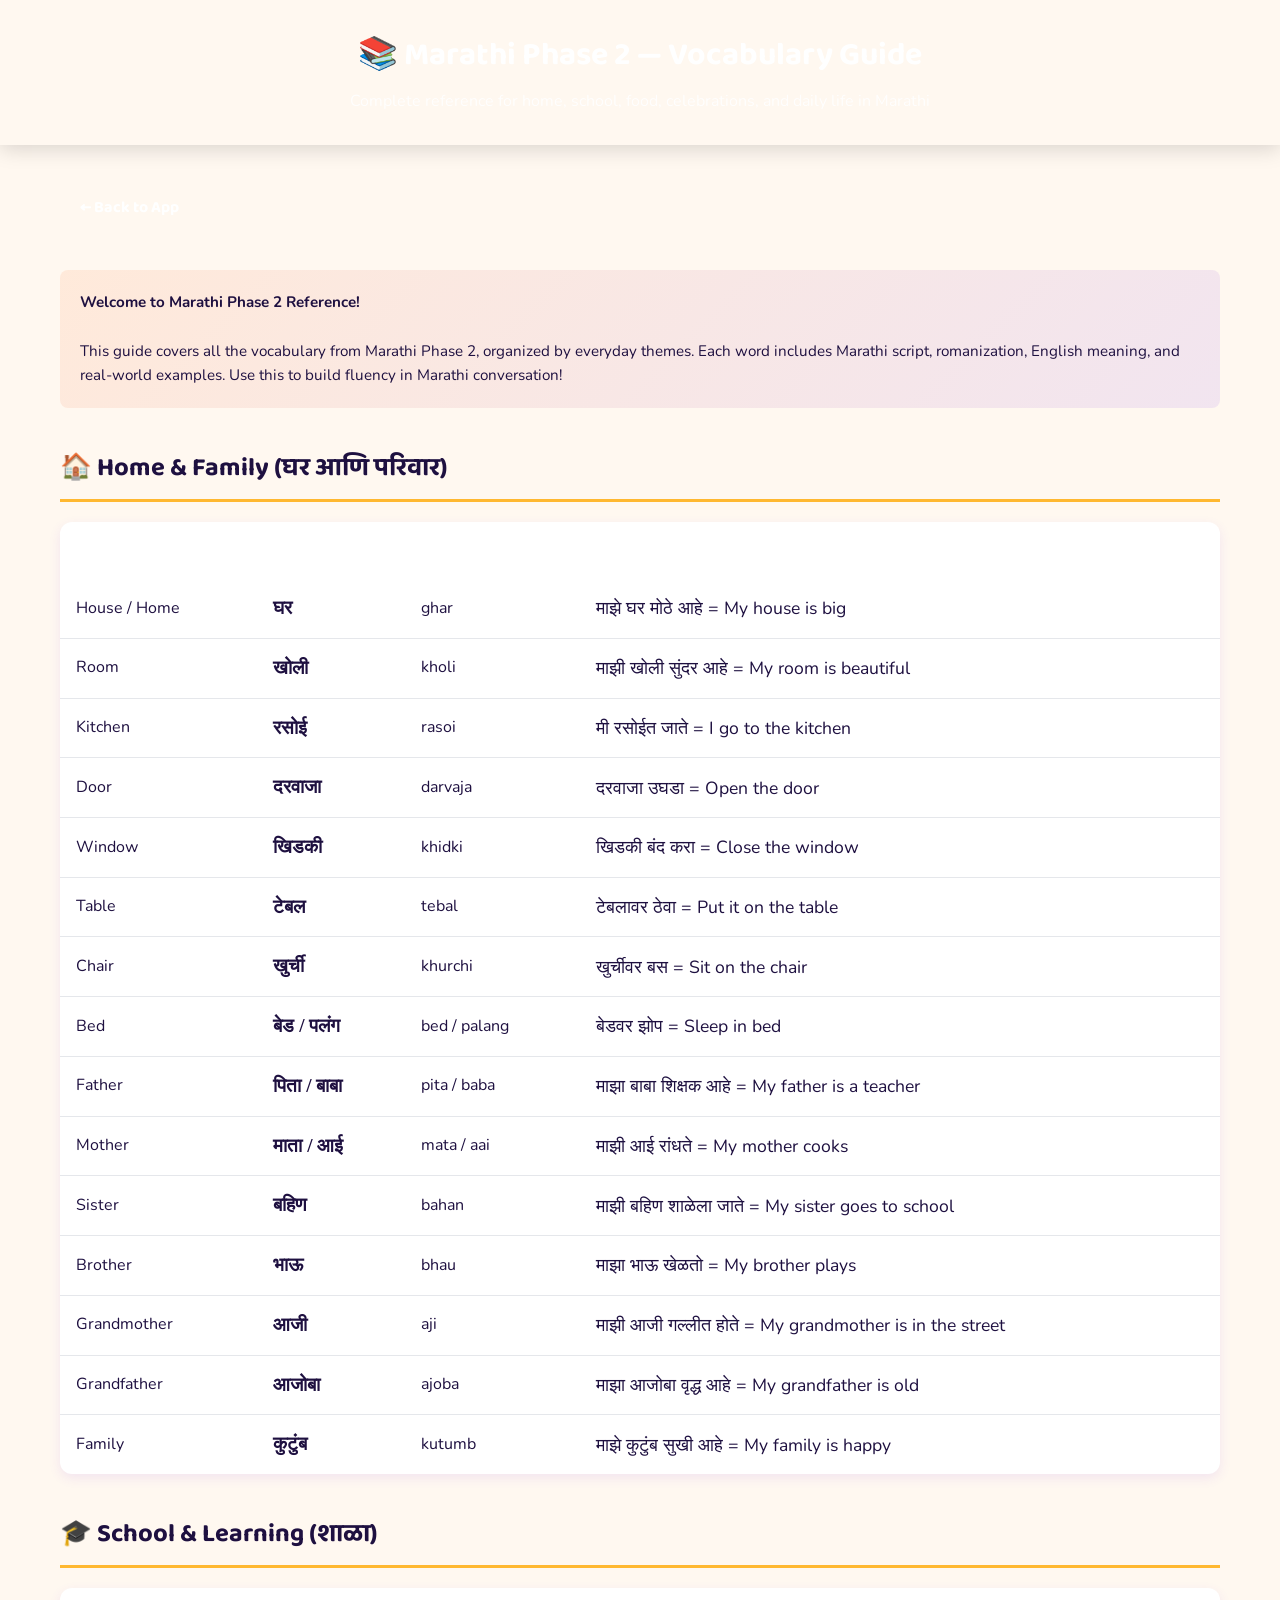
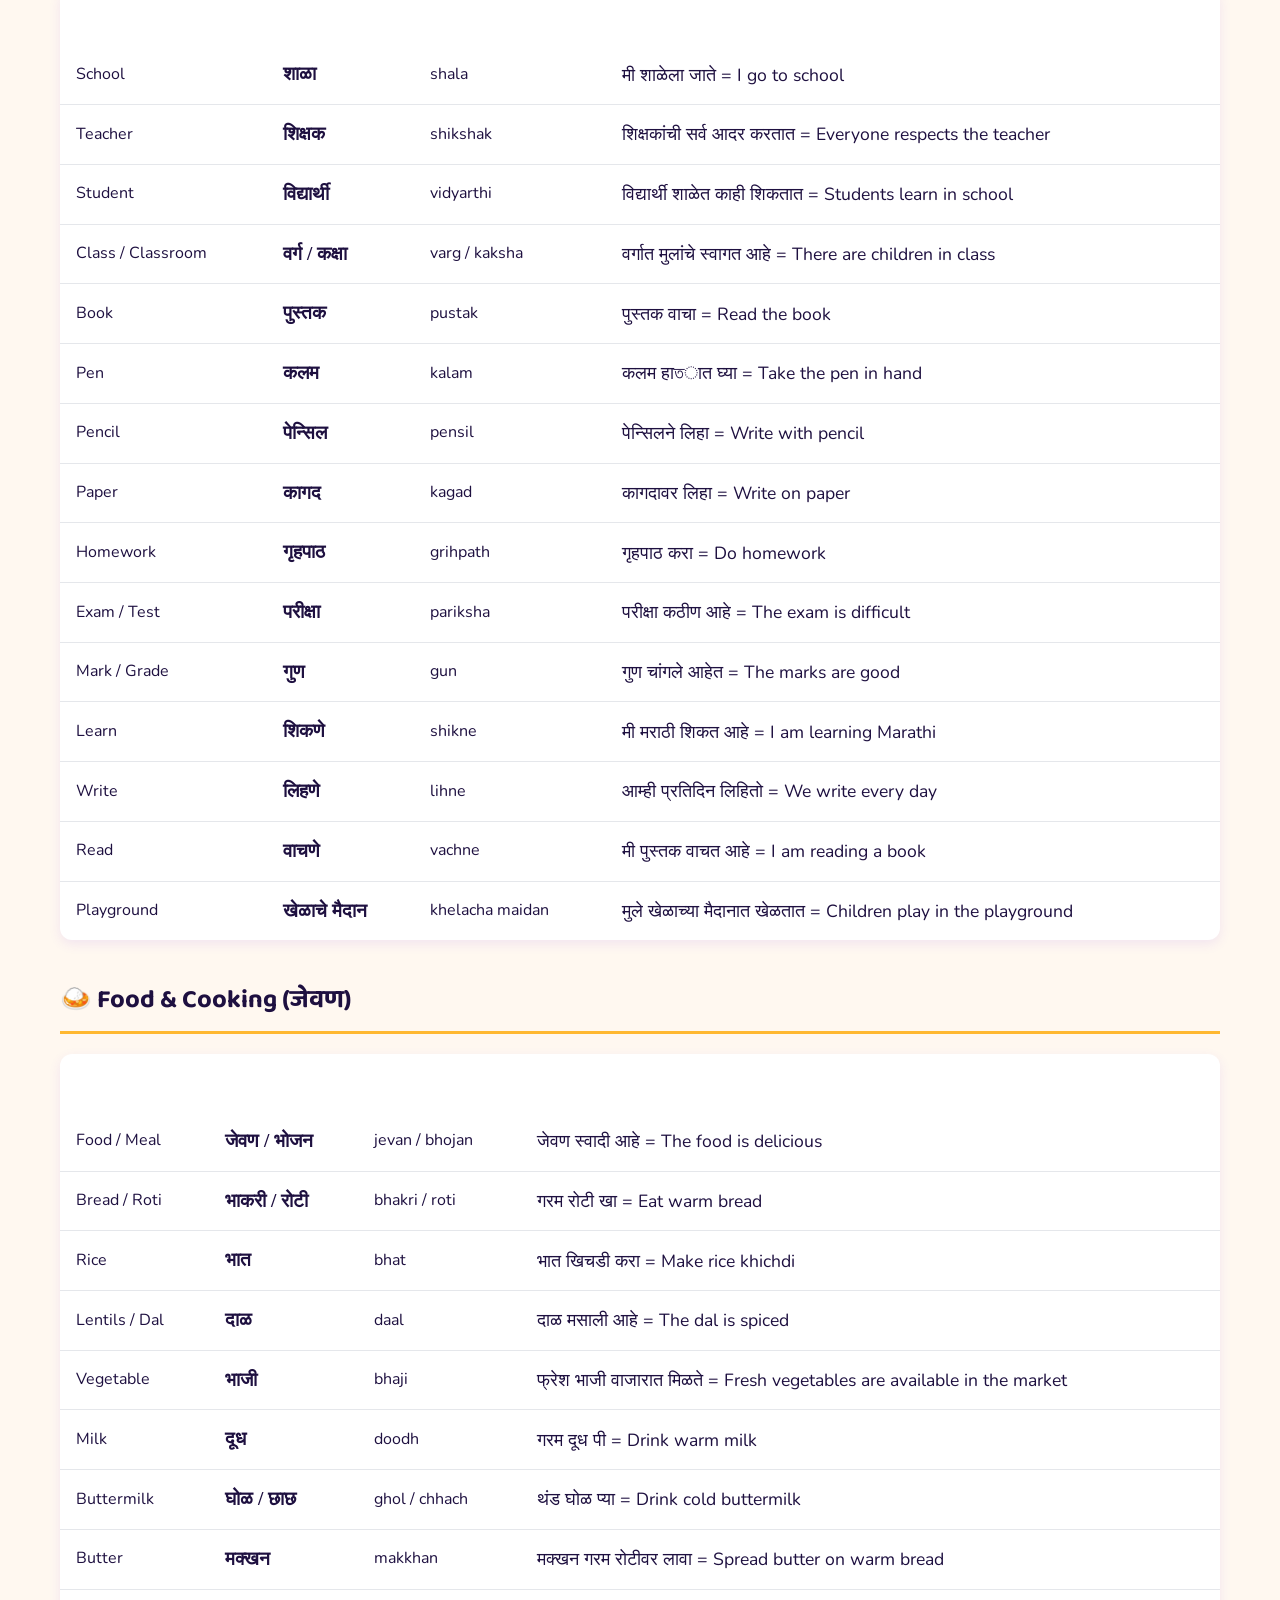
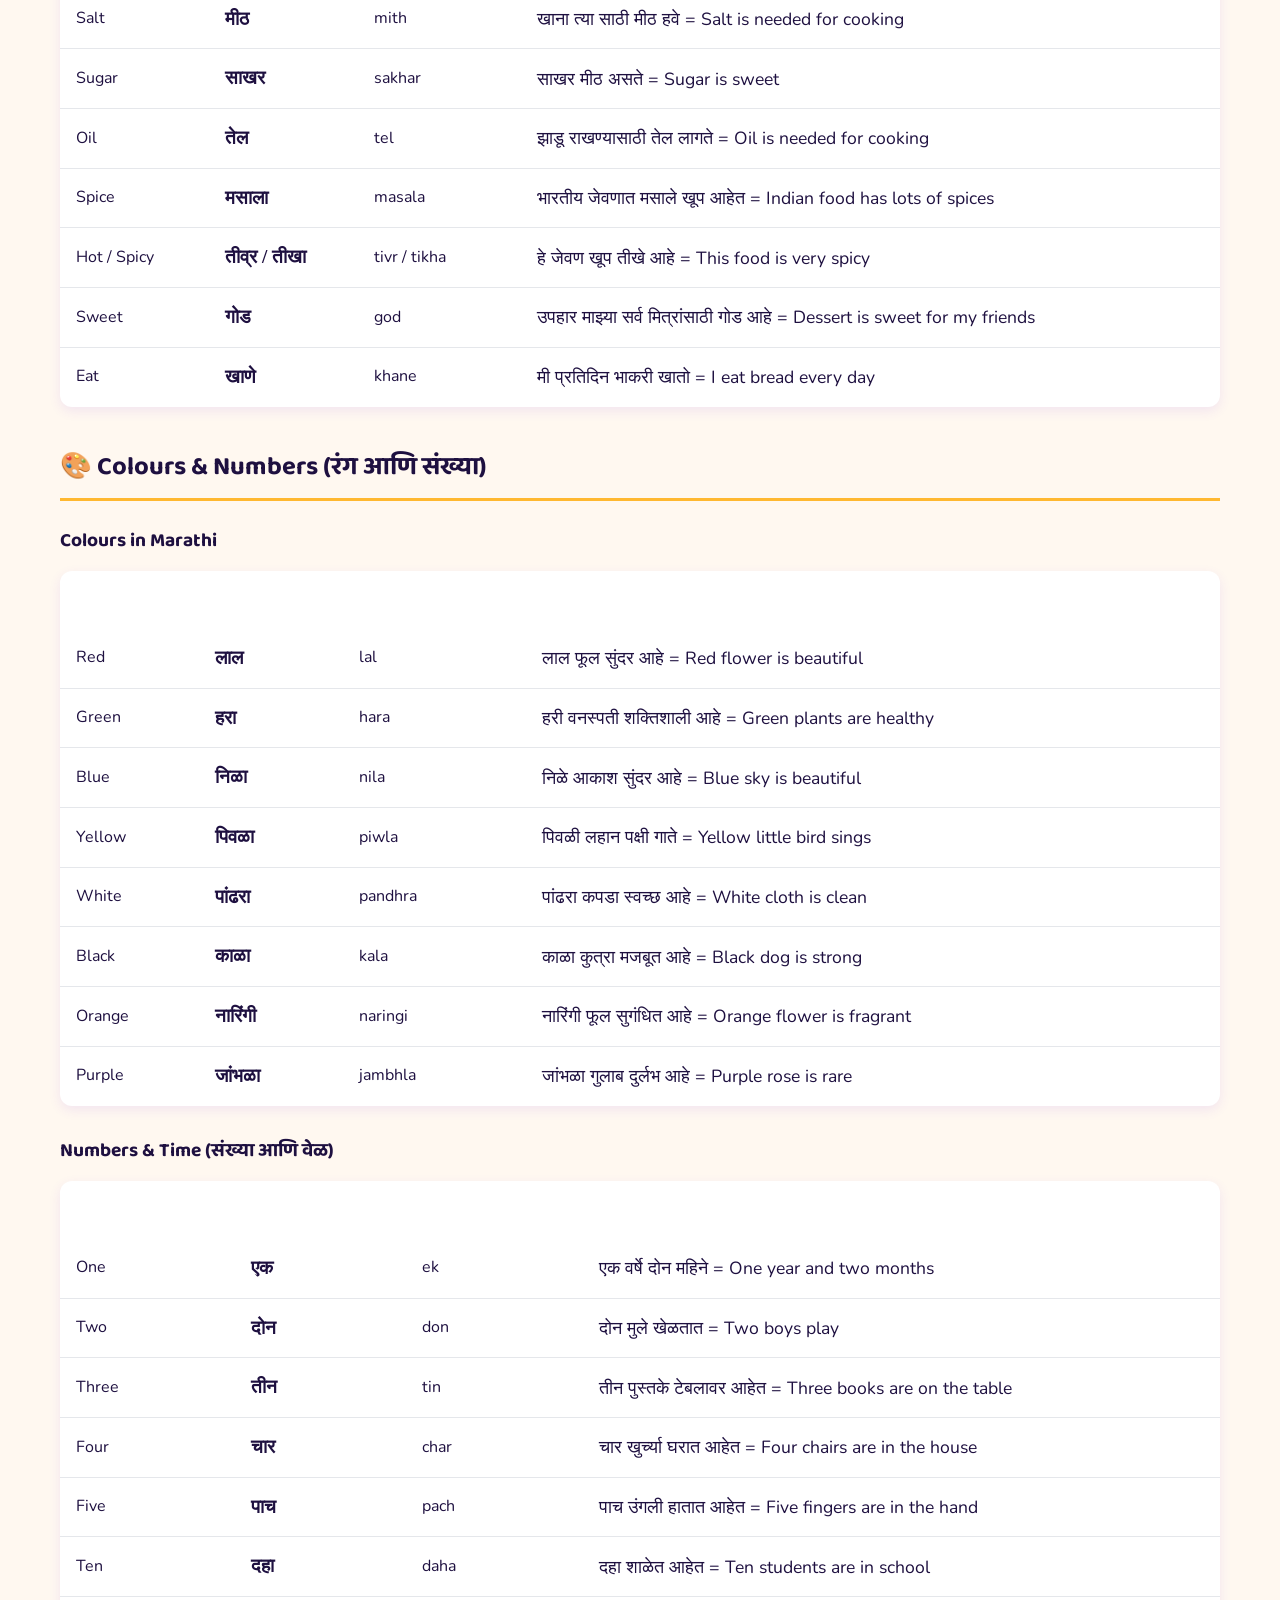
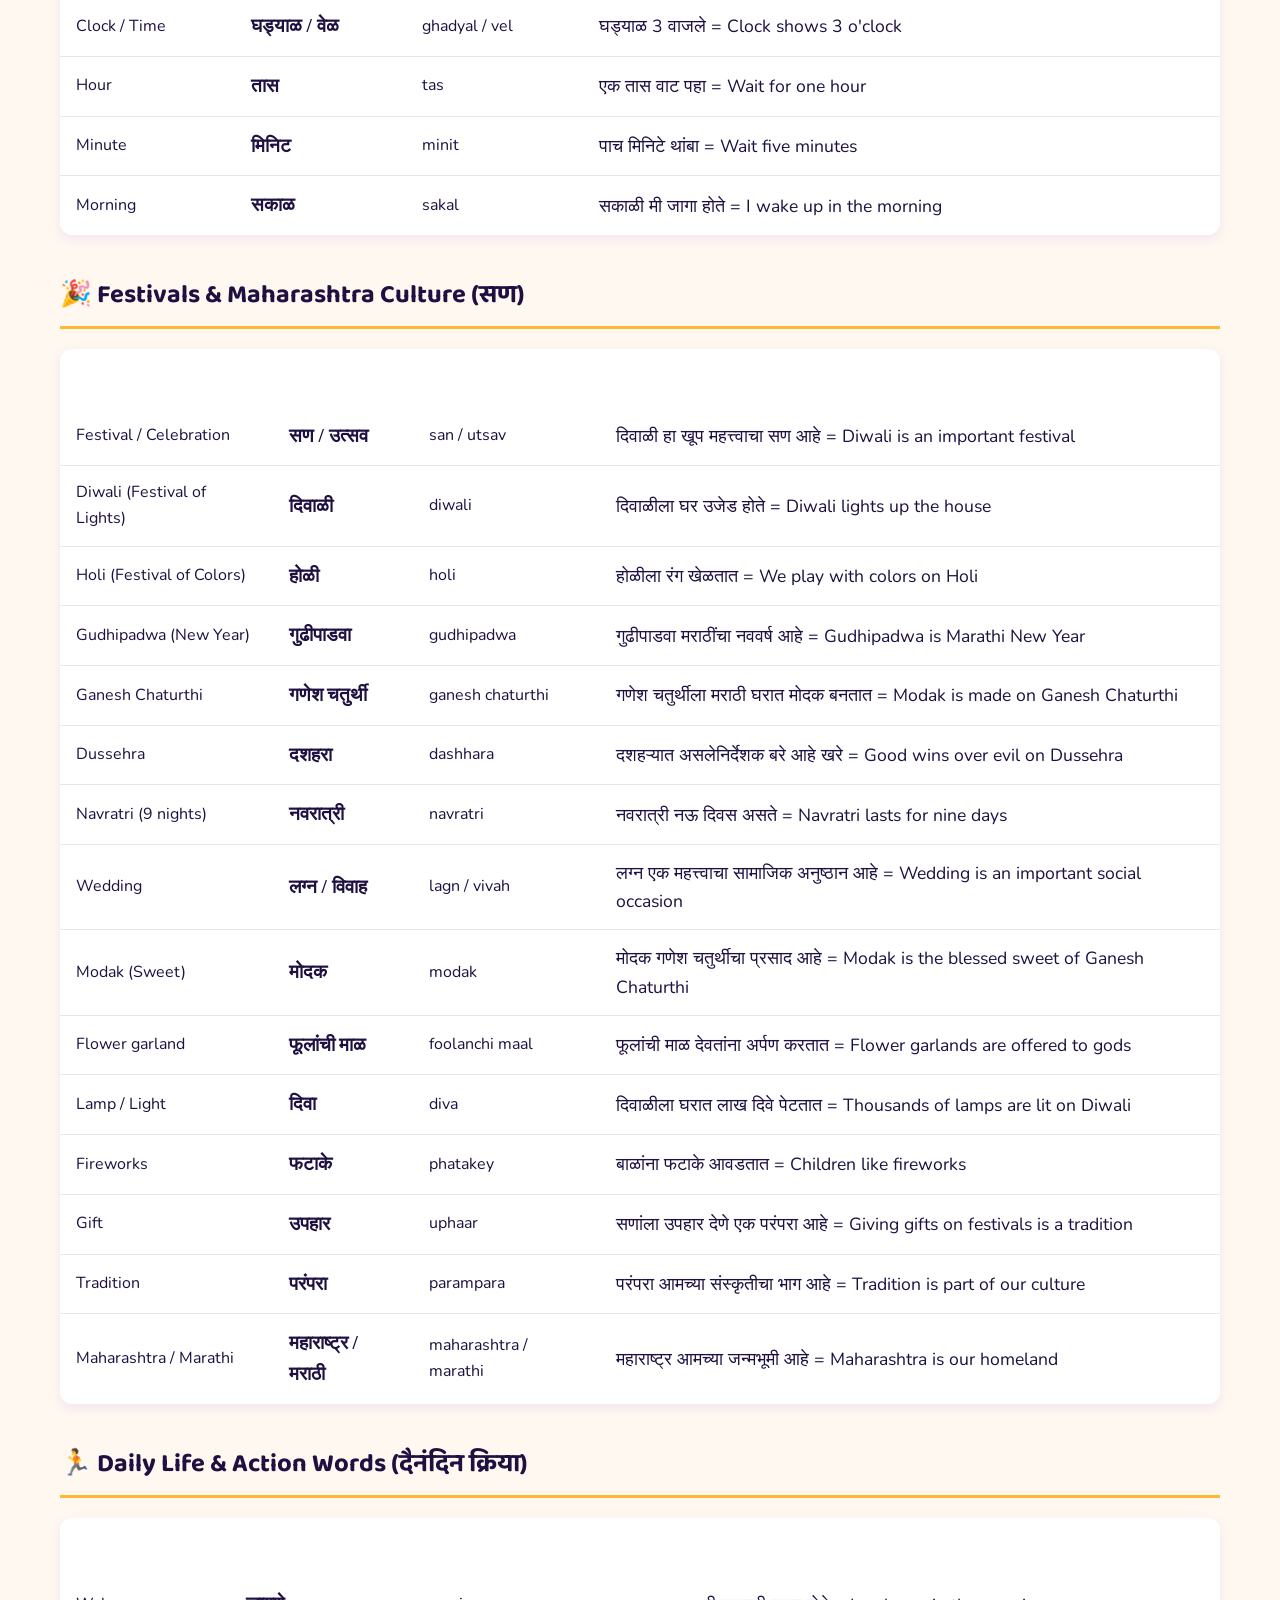
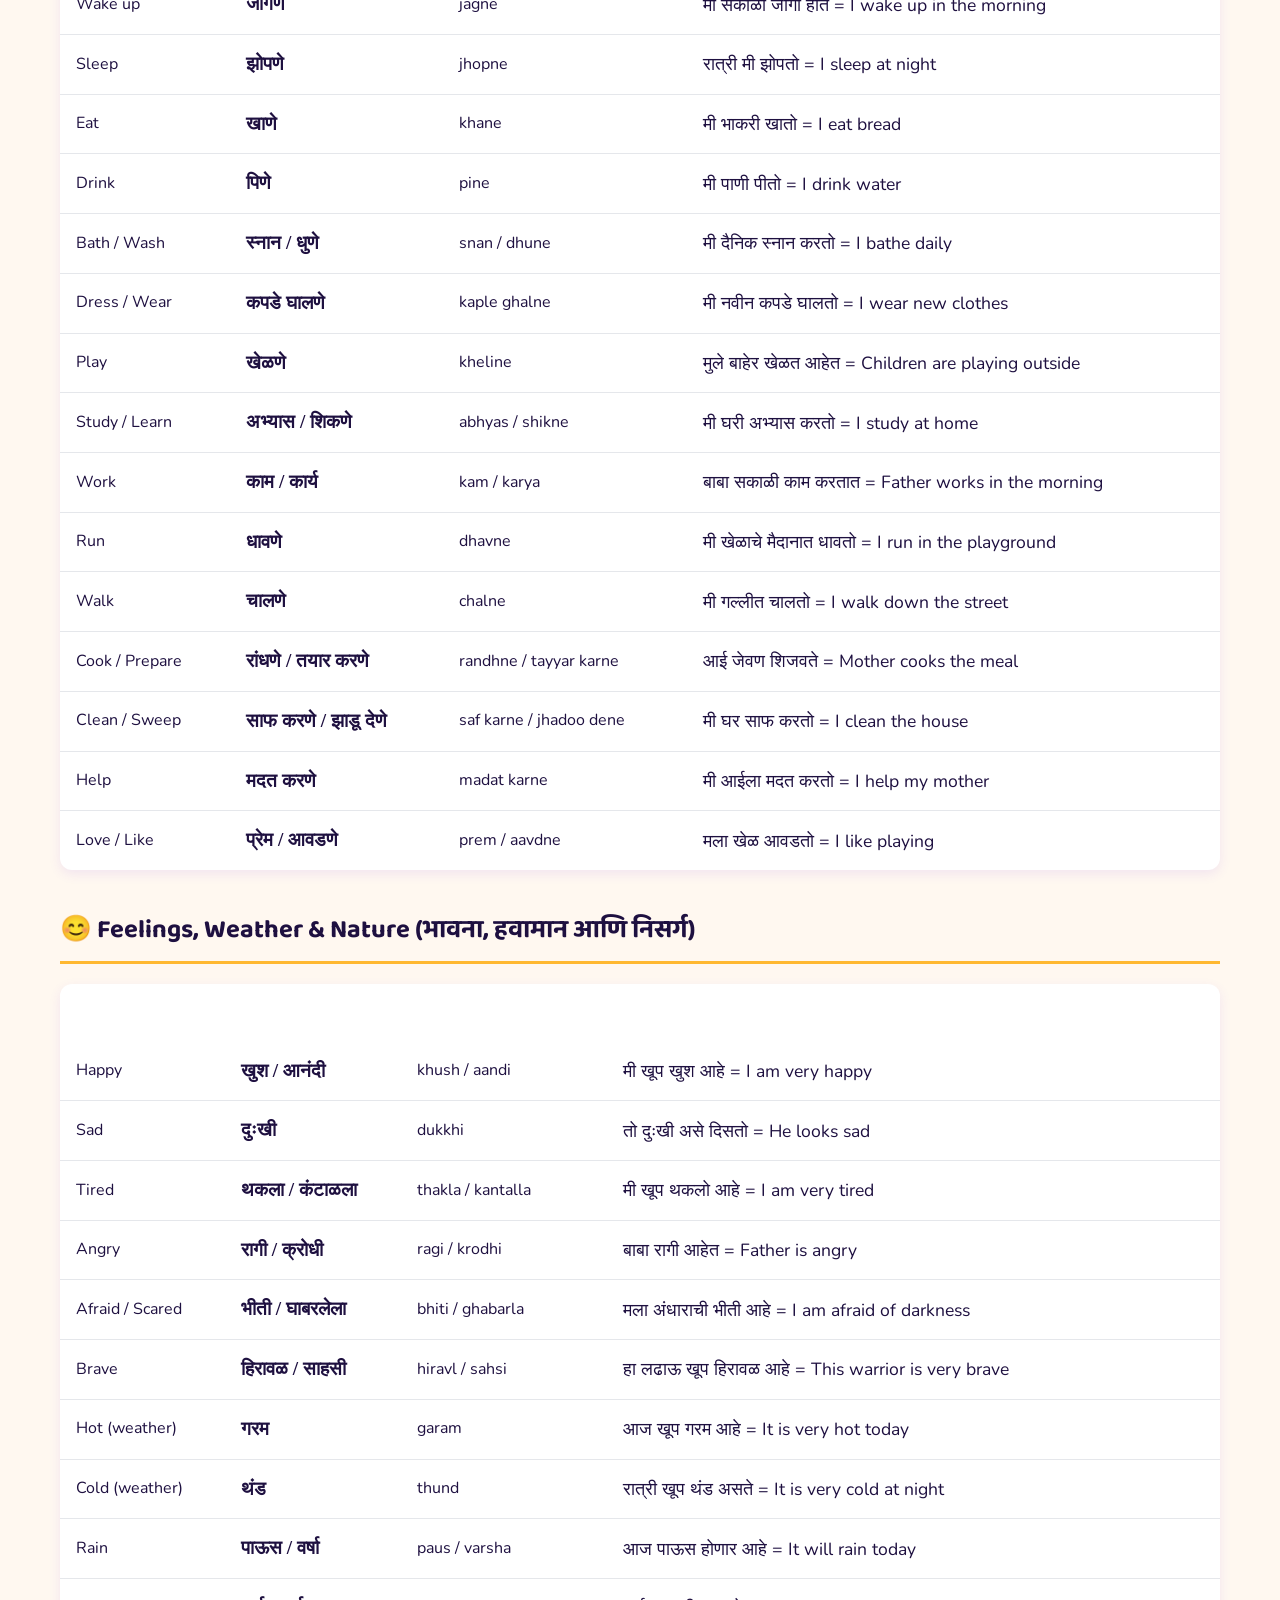
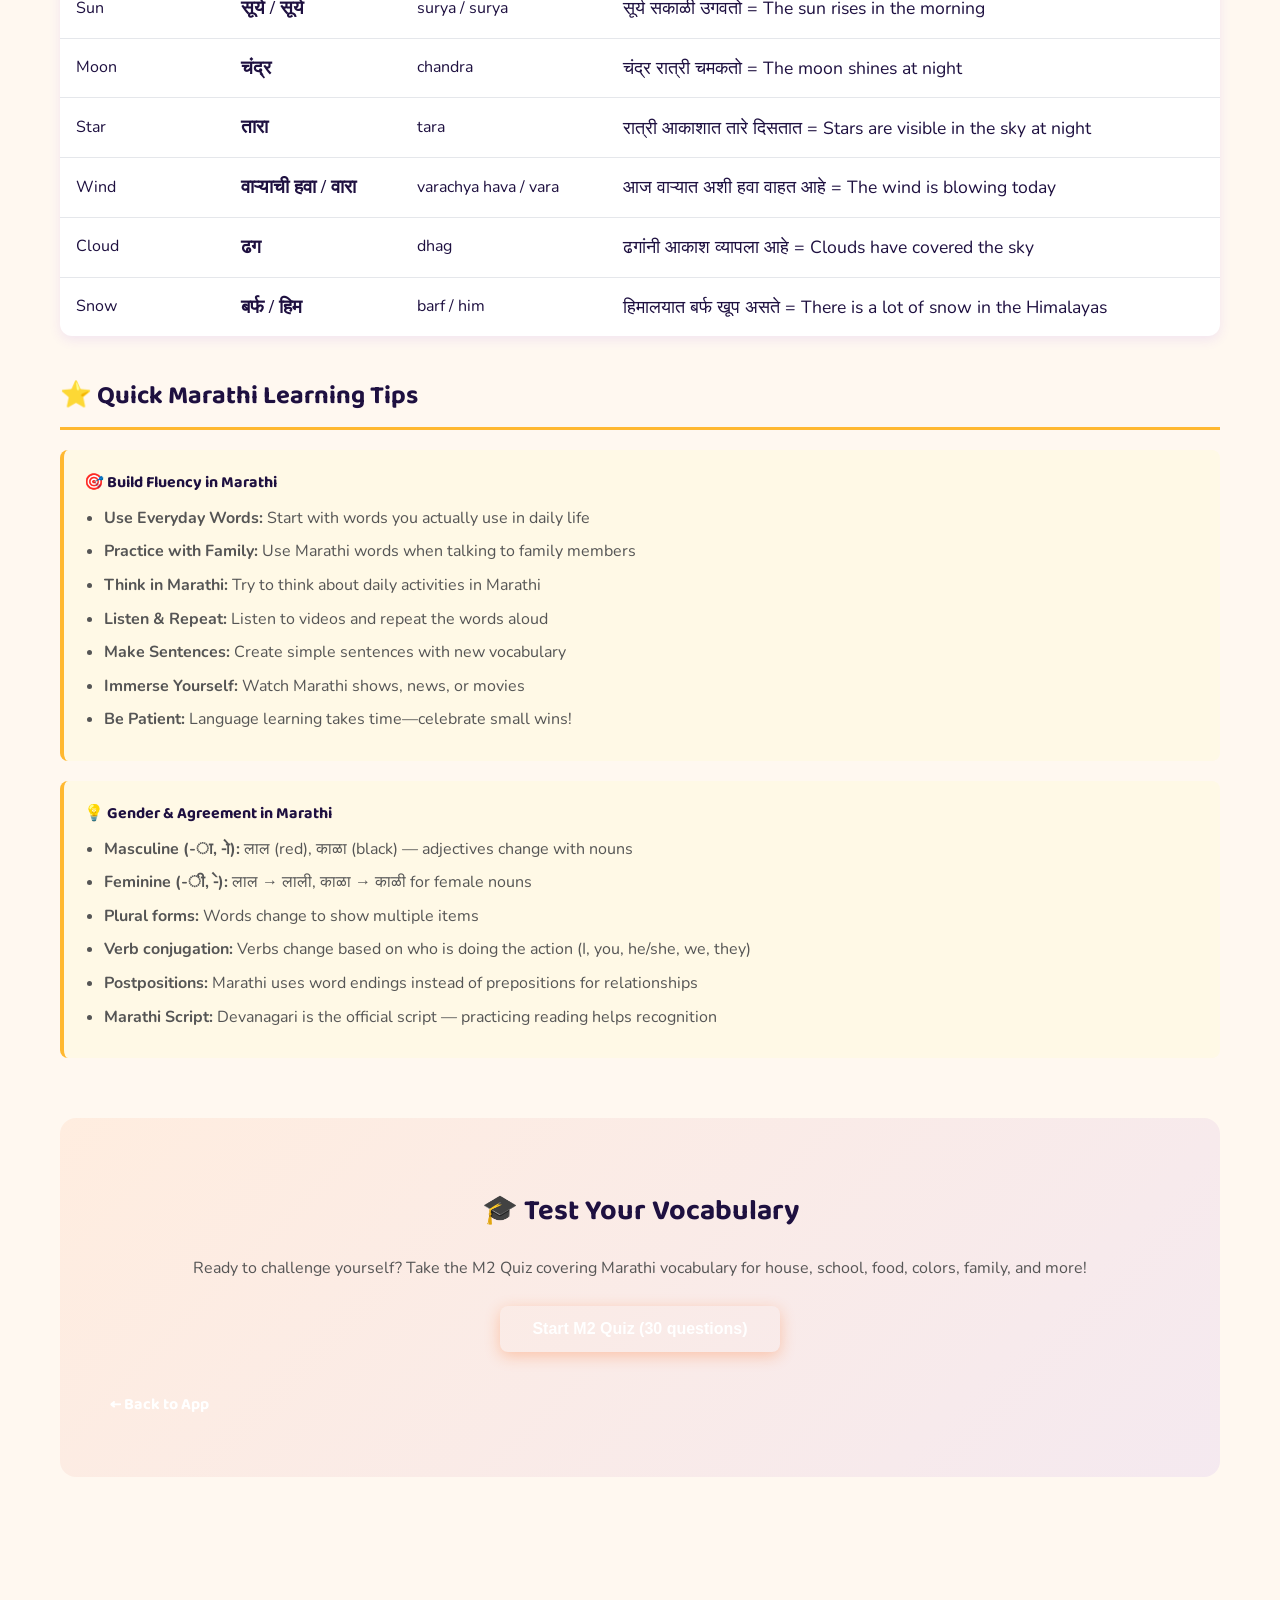
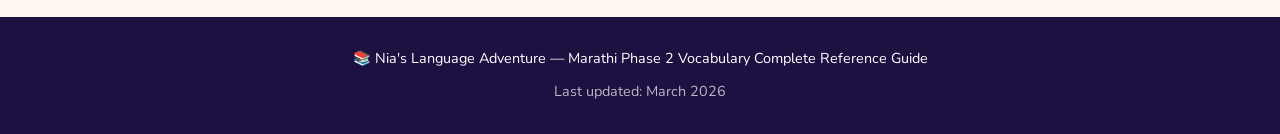
==== commit c51a35f7: "Finalized modularization of all 8 language guides and centralized shared assets" ====
--- a/m2-guide.html
+++ b/m2-guide.html
@@ -5,205 +5,12 @@
 <meta name="viewport" content="width=device-width, initial-scale=1.0">
 <title>Marathi Phase 2 Vocabulary Guide | Nia's Language Adventure</title>
 <link href="https://fonts.googleapis.com/css2?family=Baloo+2:wght@400;600;700;800&family=Nunito:wght@400;600;700&display=swap" rel="stylesheet">
+<link href="assets/guides.css" rel="stylesheet">
 <style>
 :root {
-  --teal: #00B4A6;
-  --dark-teal: #008B7F;
-  --gold: #FFB830;
-  --purple: #7C3AED;
-  --dark: #1E1040;
-  --cream: #FFF8F0;
-}
-
-* { box-sizing: border-box; margin: 0; padding: 0; }
-
-body {
-  font-family: 'Nunito', sans-serif;
-  background: var(--cream);
-  color: var(--dark);
-  line-height: 1.6;
-}
-
-header {
-  background: linear-gradient(135deg, var(--teal) 0%, var(--dark-teal) 100%);
-  color: white;
-  padding: 30px 20px;
-  text-align: center;
-  box-shadow: 0 4px 20px rgba(0,0,0,0.15);
-}
-
-header h1 {
-  font-family: 'Baloo 2', cursive;
-  font-size: 2rem;
-  margin-bottom: 8px;
-}
-
-header p {
-  font-size: 1rem;
-  opacity: 0.9;
-}
-
-.container {
-  max-width: 1200px;
-  margin: 0 auto;
-  padding: 40px 20px;
-}
-
-h2 {
-  font-family: 'Baloo 2', cursive;
-  font-size: 1.6rem;
-  color: var(--teal);
-  margin-top: 40px;
-  margin-bottom: 20px;
-  padding-bottom: 10px;
-  border-bottom: 3px solid var(--gold);
-}
-
-h3 {
-  font-family: 'Baloo 2', cursive;
-  font-size: 1.2rem;
-  color: var(--teal);
-  margin-top: 25px;
-  margin-bottom: 15px;
-}
-
-table {
-  width: 100%;
-  border-collapse: collapse;
-  margin-bottom: 30px;
-  background: white;
-  border-radius: 12px;
-  overflow: hidden;
-  box-shadow: 0 4px 12px rgba(0,180,166,0.1);
-}
-
-thead {
-  background: linear-gradient(135deg, var(--teal), var(--dark-teal));
-  color: white;
-}
-
-th {
-  padding: 16px;
-  text-align: left;
-  font-weight: 700;
-  font-family: 'Baloo 2', cursive;
-}
-
-td {
-  padding: 14px 16px;
-  border-bottom: 1px solid #e5e7eb;
-}
-
-tbody tr:hover {
-  background: #f0fffe;
-}
-
-tbody tr:last-child td {
-  border-bottom: none;
-}
-
-.marathi {
-  font-size: 1.2rem;
-  font-weight: 600;
-  color: var(--teal);
-  font-family: serif;
-}
-
-.example {
-  font-size: 0.95rem;
-  color: var(--dark);
-}
-
-.meaning {
-  color: #666;
-  font-style: italic;
-}
-
-.info-box {
-  background: linear-gradient(135deg, rgba(0,180,166,0.1), rgba(124,58,237,0.05));
-  border-left: 4px solid var(--teal);
-  padding: 20px;
-  border-radius: 8px;
-  margin: 20px 0;
-  font-size: 0.95rem;
-}
-
-.tips {
-  background: #fff9e6;
-  border-left: 4px solid var(--gold);
-  padding: 20px;
-  border-radius: 8px;
-  margin: 20px 0;
-}
-
-.tips h4 {
-  color: var(--teal);
-  margin-bottom: 10px;
-  font-family: 'Baloo 2', cursive;
-}
-
-.tips ul {
-  margin-left: 20px;
-}
-
-.tips li {
-  margin-bottom: 8px;
-  color: #555;
-}
-
-.back-button {
-  display: inline-block;
-  margin-bottom: 20px;
-  padding: 10px 20px;
-  background: var(--teal);
-  color: white;
-  text-decoration: none;
-  border-radius: 24px;
-  font-family: 'Baloo 2', cursive;
-  font-weight: 700;
-  transition: all 0.2s;
-}
-
-.back-button:hover {
-  background: var(--dark-teal);
-  transform: translateX(-4px);
-}
-
-footer {
-  text-align: center;
-  padding: 30px 20px;
-  background: var(--dark);
-  color: white;
-  margin-top: 60px;
-  font-size: 0.9rem;
-}
-
-.grid-2 {
-  display: grid;
-  grid-template-columns: repeat(auto-fit, minmax(300px, 1fr));
-  gap: 20px;
-  margin-bottom: 30px;
-}
-
-.card {
-  background: white;
-  border-radius: 12px;
-  padding: 20px;
-  border-left: 4px solid var(--teal);
-  box-shadow: 0 4px 12px rgba(0,180,166,0.1);
-}
-
-.card h4 {
-  color: var(--teal);
-  font-family: 'Baloo 2', cursive;
-  margin-bottom: 10px;
-}
-
-@media (max-width: 768px) {
-  header h1 { font-size: 1.5rem; }
-  h2 { font-size: 1.3rem; }
-  table { font-size: 0.9rem; }
-  th, td { padding: 10px; }
+  --primary-color: var(--teal);
+  --secondary-color: var(--teal);
+  --accent-color: var(--gold);
 }
 </style>
 </head>
@@ -1027,78 +834,17 @@
       <button id="quizStartBtn" class="quiz-btn-start">Start M2 Quiz (30 questions)</button>
     </div>
     
-    <div id="quizModal" class="quiz-modal hidden">
-      <div class="quiz-modal-content">
-        <div class="quiz-header"><div><h2 id="quizTitle">Marathi Phase 2 Quiz</h2><p id="quizSubtitle">Test your vocabulary</p></div><button id="quizCloseBtn" class="quiz-close-btn">✕</button></div>
-        <div class="quiz-progress-bar"><div id="quizProgressFill" class="quiz-progress-fill"></div></div>
-        <div class="quiz-progress-text"><span id="quizProgressNum">1</span> / <span id="quizProgressMax">30</span></div>
-        <div id="quizQuestionArea" class="quiz-question-area"></div>
-        <div class="quiz-nav-buttons"><button id="quizPrevBtn" class="quiz-nav-btn">← Previous</button><button id="quizSubmitBtn" class="quiz-submit-btn">Submit Answer</button><button id="quizNextBtn" class="quiz-nav-btn">Next →</button></div>
-      </div>
-    </div>
-
-    <div id="resultsModal" class="results-modal hidden">
-      <div class="results-modal-content"><h2 id="resultTitle">Quiz Complete!</h2><div class="score-badge"><span id="resultScore">85</span>%</div><p id="resultMessage">Great job!</p><div class="score-details"><div class="detail-row"><span>Score:</span><strong id="resultPoints">25 / 30</strong></div><div class="detail-row"><span>Status:</span><strong id="resultStatus">✅ PASSED</strong></div><div class="detail-row"><span>Completed:</span><strong id="resultTime">Just now</strong></div></div><div class="result-buttons"><button id="retakeBtn" class="result-btn">Retake Quiz</button><button id="reviewBtn" class="result-btn secondary">Review Answers</button><button id="exitBtn" class="result-btn secondary">Back to Guide</button></div></div>
-    </div>
-  </div>
-
-  <style>
-    .quiz-container-wrapper { margin: 60px 0 40px 0; padding: 30px; background: linear-gradient(135deg, rgba(0, 180, 166, 0.08) 0%, rgba(124, 58, 237, 0.08) 100%); border-radius: 16px; border: 2px solid #00B4A6; }
-    .quiz-prompt { text-align: center; margin-bottom: 0; }
-    .quiz-prompt h2 { color: #1E1040; margin-bottom: 12px; font-size: 1.8rem; }
-    .quiz-prompt p { color: #555; margin-bottom: 24px; font-size: 1rem; }
-    .quiz-btn-start { background: linear-gradient(135deg, #00B4A6, #008B7F); color: white; border: none; padding: 14px 32px; border-radius: 8px; font-size: 1rem; font-weight: 600; cursor: pointer; box-shadow: 0 4px 15px rgba(0, 180, 166, 0.3); transition: all 0.3s ease; }
-    .quiz-btn-start:hover { transform: translateY(-2px); box-shadow: 0 6px 20px rgba(0, 180, 166, 0.4); }
-    .quiz-modal { display: none; position: fixed; top: 0; left: 0; width: 100%; height: 100%; background: rgba(0, 0, 0, 0.6); z-index: 1000; overflow-y: auto; padding: 20px; }
-    .quiz-modal:not(.hidden) { display: flex; align-items: center; justify-content: center; }
-    .quiz-modal.hidden { display: none; }
-    .quiz-modal-content { background: white; border-radius: 12px; padding: 40px; max-width: 700px; width: 100%; box-shadow: 0 20px 60px rgba(0, 0, 0, 0.3); animation: slideUp 0.3s ease; }
-    @keyframes slideUp { from { opacity: 0; transform: translateY(20px); } to { opacity: 1; transform: translateY(0); } }
-    .quiz-header { display: flex; justify-content: space-between; align-items: flex-start; margin-bottom: 24px; padding-bottom: 16px; border-bottom: 2px solid #f0f0f0; }
-    .quiz-header h2 { color: #1E1040; margin: 0 0 4px 0; font-size: 1.6rem; }
-    .quiz-header p { color: #999; margin: 0; font-size: 0.9rem; }
-    .quiz-close-btn { background: none; border: none; font-size: 28px; cursor: pointer; color: #999; padding: 0; width: 36px; height: 36px; display: flex; align-items: center; justify-content: center; transition: color 0.3s; }
-    .quiz-close-btn:hover { color: #1E1040; }
-    .quiz-progress-bar { width: 100%; height: 8px; background: #e0e0e0; border-radius: 4px; margin-bottom: 8px; overflow: hidden; }
-    .quiz-progress-fill { height: 100%; background: linear-gradient(90deg, #00B4A6, #008B7F); width: 0%; transition: width 0.3s ease; }
-    .quiz-progress-text { text-align: right; font-size: 0.85rem; color: #999; margin-bottom: 24px; }
-    .quiz-question-area { margin: 32px 0; min-height: 200px; }
-    .quiz-question { margin-bottom: 24px; }
-    .quiz-question-text { font-size: 1.1rem; font-weight: 600; color: #1E1040; margin-bottom: 16px; line-height: 1.5; }
-    .quiz-options { display: flex; flex-direction: column; gap: 12px; }
-    .quiz-option { padding: 12px 16px; border: 2px solid #e0e0e0; border-radius: 8px; cursor: pointer; transition: all 0.3s; background: white; font-size: 0.95rem; }
-    .quiz-option:hover { border-color: #00B4A6; background: rgba(0, 180, 166, 0.05); }
-    .quiz-option.selected { background: rgba(0, 180, 166, 0.15); border-color: #00B4A6; }
-    .quiz-text-input { width: 100%; padding: 12px; border: 2px solid #e0e0e0; border-radius: 8px; font-size: 0.95rem; font-family: 'Nunito', sans-serif; transition: border-color 0.3s; }
-    .quiz-text-input:focus { outline: none; border-color: #00B4A6; }
-    .quiz-feedback { margin-top: 16px; padding: 16px; border-radius: 8px; font-size: 0.95rem; line-height: 1.5; }
-    .quiz-feedback.correct { background: #e8f5e9; color: #2e7d32; border: 1px solid #a5d6a7; }
-    .quiz-feedback.incorrect { background: #ffebee; color: #c62828; border: 1px solid #ef9a9a; }
-    .quiz-nav-buttons { display: flex; gap: 12px; justify-content: space-between; margin-top: 32px; }
-    .quiz-nav-btn { padding: 10px 20px; border: 2px solid #00B4A6; background: white; color: #00B4A6; border-radius: 6px; cursor: pointer; font-weight: 600; transition: all 0.3s; }
-    .quiz-nav-btn:hover:not(:disabled) { background: #00B4A6; color: white; }
-    .quiz-nav-btn:disabled { opacity: 0.5; cursor: not-allowed; }
-    .quiz-submit-btn { padding: 10px 28px; background: linear-gradient(135deg, #00B4A6, #008B7F); color: white; border: none; border-radius: 6px; cursor: pointer; font-weight: 600; font-size: 0.95rem; transition: all 0.3s; }
-    .quiz-submit-btn:hover { transform: translateY(-2px); box-shadow: 0 4px 12px rgba(0, 180, 166, 0.3); }
-    .results-modal { display: none; position: fixed; top: 0; left: 0; width: 100%; height: 100%; background: rgba(0, 0, 0, 0.6); z-index: 1000; overflow-y: auto; padding: 20px; }
-    .results-modal:not(.hidden) { display: flex; align-items: center; justify-content: center; }
-    .results-modal.hidden { display: none; }
-    .results-modal-content { background: white; border-radius: 12px; padding: 40px; max-width: 500px; width: 100%; text-align: center; box-shadow: 0 20px 60px rgba(0, 0, 0, 0.3); animation: slideUp 0.3s ease; }
-    .results-modal-content h2 { color: #1E1040; margin-bottom: 24px; font-size: 1.8rem; }
-    .score-badge { font-size: 4rem; font-weight: 700; color: #00B4A6; margin: 20px 0; font-family: 'Baloo 2', cursive; }
-    #resultMessage { font-size: 1.1rem; color: #1E1040; margin-bottom: 24px; }
-    .score-details { background: #f5f5f5; border-radius: 8px; padding: 20px; margin-bottom: 24px; text-align: left; }
-    .detail-row { display: flex; justify-content: space-between; margin-bottom: 12px; font-size: 0.95rem; }
-    .detail-row strong { color: #00B4A6; }
-    .result-buttons { display: flex; gap: 12px; flex-direction: column; }
-    .result-btn { padding: 12px 24px; border: none; border-radius: 6px; cursor: pointer; font-weight: 600; font-size: 0.95rem; transition: all 0.3s; }
-    .result-btn:not(.secondary) { background: linear-gradient(135deg, #00B4A6, #008B7F); color: white; }
-    .result-btn.secondary { background: white; border: 2px solid #00B4A6; color: #00B4A6; }
-    .result-btn:hover { transform: translateY(-2px); box-shadow: 0 4px 12px rgba(0, 180, 166, 0.2); }
-    @media (max-width: 600px) { .quiz-modal-content, .results-modal-content { padding: 24px; max-width: 100%; } .quiz-options { gap: 8px; } .quiz-nav-buttons { flex-direction: column; } .result-buttons { flex-direction: column; } }
-  </style>
-
   <a href="nia-language-adventure-index.html" class="back-button" style="margin-top: 30px;">← Back to App</a>
+</div>
+
+<!-- Load shared systems -->
+<script src="quiz-system.js"></script>
+<script src="quiz-data.js"></script>
+<script src="guide-system.js"></script>
+<script>
+  // Initialize the quiz for this guide
+  initGuideQuiz(M2_QUIZ);
+</script>
 </div>
 
 <footer>
@@ -1106,30 +852,5 @@
   <p style="margin-top: 10px; opacity: 0.7;">Last updated: March 2026</p>
 </footer>
 
-<script src="quiz-system.js"></script>
-<script src="quiz-data.js"></script>
-<script>
-  let currentQuiz = null;
-  document.getElementById('quizStartBtn').addEventListener('click', () => startQuiz(M2_QUIZ));
-  document.getElementById('quizCloseBtn').addEventListener('click', closeQuiz);
-  document.getElementById('exitBtn').addEventListener('click', closeQuiz);
-  document.getElementById('quizPrevBtn').addEventListener('click', () => { if (currentQuiz) { currentQuiz.prevQuestion(); renderQuestion(); } });
-  document.getElementById('quizNextBtn').addEventListener('click', () => { if (currentQuiz) { currentQuiz.nextQuestion(); renderQuestion(); } });
-  document.getElementById('quizSubmitBtn').addEventListener('click', submitAnswer);
-  document.getElementById('retakeBtn').addEventListener('click', () => { currentQuiz.resetQuiz(); startQuiz(M2_QUIZ); });
-  function startQuiz(quizData) { currentQuiz = new QuizSystem(quizData.id, quizData.questions); document.getElementById('quizTitle').textContent = quizData.title; document.getElementById('quizSubtitle').textContent = quizData.description; document.getElementById('quizProgressMax').textContent = quizData.totalQuestions; document.getElementById('quizModal').classList.remove('hidden'); document.getElementById('resultsModal').classList.add('hidden'); renderQuestion(); }
-  function renderQuestion() { const question = currentQuiz.getCurrentQuestion(); const questionArea = document.getElementById('quizQuestionArea'); const progress = currentQuiz.getProgress(); document.getElementById('quizProgressFill').style.width = progress + '%'; document.getElementById('quizProgressNum').textContent = currentQuiz.currentQuestionIndex + 1; let html = `<div class="quiz-question"><div class="quiz-question-text">${question.question}</div>`; if (['mcq', 'true-false', 'letter-id', 'pronunciation'].includes(question.type)) { html += '<div class="quiz-options">'; question.options.forEach((option, idx) => { const selected = currentQuiz.userAnswers[currentQuiz.currentQuestionIndex] === idx ? 'selected' : ''; html += `<div class="quiz-option ${selected}" onclick="selectOption(${idx})"><input type="radio" name="ans" value="${idx}" ${selected ? 'checked' : ''}><label>${option}</label></div>`; }); html += '</div>'; } else { const userAnswer = currentQuiz.userAnswers[currentQuiz.currentQuestionIndex] || ''; html += `<input type="text" class="quiz-text-input" id="textAnswer" value="${userAnswer}" placeholder="Type your answer here...">`; } html += '</div>'; questionArea.innerHTML = html; document.getElementById('quizPrevBtn').disabled = currentQuiz.currentQuestionIndex === 0; document.getElementById('quizNextBtn').disabled = currentQuiz.currentQuestionIndex === currentQuiz.questions.length - 1; }
-  function selectOption(idx) { currentQuiz.userAnswers[currentQuiz.currentQuestionIndex] = idx; currentQuiz.saveToStorage(); document.querySelectorAll('.quiz-option').forEach((el, i) => el.classList.toggle('selected', i === idx)); }
-  function submitAnswer() { const question = currentQuiz.getCurrentQuestion(); let userAnswer; if (['mcq', 'true-false', 'letter-id', 'pronunciation'].includes(question.type)) { const selected = document.querySelector('input[name="ans"]:checked'); if (!selected) { alert('Please select an answer'); return; } userAnswer = parseInt(selected.value); } else { const textInput = document.getElementById('textAnswer'); userAnswer = textInput.value; if (!userAnswer.trim()) { alert('Please type an answer'); return; } } const result = currentQuiz.submitAnswer(userAnswer); const feedbackHtml = `<div class="quiz-feedback ${result.correct ? 'correct' : 'incorrect'}">${result.feedback}</div>`; const questionArea = document.getElementById('quizQuestionArea'); questionArea.innerHTML += feedbackHtml; if (currentQuiz.currentQuestionIndex === currentQuiz.questions.length - 1) { document.getElementById('quizSubmitBtn').textContent = 'See Results'; document.getElementById('quizSubmitBtn').onclick = showResults; } }
-  function showResults() { const score = currentQuiz.completeQuiz(); const pct = score.percentage; const message = pct >= 80 ? '🎉 Excellent work!' : pct >= 60 ? '👏 Good job!' : '💪 Keep practicing!'; const passed = pct >= 80 ? '✅ PASSED' : '⚠️ RETAKE RECOMMENDED'; document.getElementById('resultScore').textContent = pct; document.getElementById('resultPoints').textContent = `${score.totalPoints} / ${score.maxPoints}`; document.getElementById('resultMessage').textContent = message; document.getElementById('resultStatus').textContent = passed; document.getElementById('quizModal').classList.add('hidden'); document.getElementById('resultsModal').classList.remove('hidden'); }
-  function closeQuiz() { document.getElementById('quizModal').classList.add('hidden'); document.getElementById('resultsModal').classList.add('hidden'); }
-</script>
-</div>
-
-<footer>
-  <p>📚 Nia's Language Adventure — Marathi Phase 2 Vocabulary Complete Reference Guide</p>
-  <p style="margin-top: 10px; opacity: 0.7;">Last updated: March 2026</p>
-</footer>
-
 </body>
 </html>
--- a/assets/guides.css
+++ b/assets/guides.css
@@ -0,0 +1,354 @@
+/* 
+ * Nia's Language Adventure - Shared Guide Styles
+ * Used by all Sanskrit and Marathi reference guides
+ */
+
+:root {
+  /* Default Colors (Sanskrit) */
+  --saffron: #FF6B1A;
+  --gold: #FFB830;
+  --purple: #7C3AED;
+  --dark: #1E1040;
+  --cream: #FFF8F0;
+  
+  /* Theme Variables */
+  --primary-color: var(--saffron);
+  --secondary-color: var(--purple);
+  --accent-color: var(--gold);
+  --theme-bg: var(--cream);
+  --header-bg: linear-gradient(135deg, var(--secondary-color) 0%, #4F1DA3 100%);
+  --hover-bg: #f9f5ff;
+}
+
+* { box-sizing: border-box; margin: 0; padding: 0; }
+
+body {
+  font-family: 'Nunito', sans-serif;
+  background: var(--theme-bg);
+  color: var(--dark);
+  line-height: 1.6;
+}
+
+/* Header */
+header {
+  background: var(--header-bg);
+  color: white;
+  padding: 30px 20px;
+  text-align: center;
+  box-shadow: 0 4px 20px rgba(0,0,0,0.15);
+}
+
+header h1 {
+  font-family: 'Baloo 2', cursive;
+  font-size: 2rem;
+  margin-bottom: 8px;
+}
+
+header p {
+  font-size: 1rem;
+  opacity: 0.9;
+}
+
+/* Main Container */
+.container {
+  max-width: 1200px;
+  margin: 0 auto;
+  padding: 40px 20px;
+}
+
+/* Section Titles */
+h2 {
+  font-family: 'Baloo 2', cursive;
+  font-size: 1.6rem;
+  color: var(--primary-color);
+  margin-top: 40px;
+  margin-bottom: 20px;
+  padding-bottom: 10px;
+  border-bottom: 3px solid var(--accent-color);
+}
+
+h3 {
+  font-family: 'Baloo 2', cursive;
+  font-size: 1.2rem;
+  color: var(--primary-color);
+  margin-top: 25px;
+  margin-bottom: 15px;
+}
+
+/* Tables */
+table {
+  width: 100%;
+  border-collapse: collapse;
+  margin-bottom: 30px;
+  background: white;
+  border-radius: 12px;
+  overflow: hidden;
+  box-shadow: 0 4px 12px rgba(124,58,237,0.1);
+}
+
+thead {
+  background: linear-gradient(135deg, var(--secondary-color), var(--primary-color));
+  color: white;
+}
+
+th {
+  padding: 16px;
+  text-align: left;
+  font-weight: 700;
+  font-family: 'Baloo 2', cursive;
+}
+
+td {
+  padding: 14px 16px;
+  border-bottom: 1px solid #e5e7eb;
+}
+
+tbody tr:hover {
+  background: var(--hover-bg);
+}
+
+tbody tr:last-child td {
+  border-bottom: none;
+}
+
+/* Text Styles */
+.sanskrit, .marathi {
+  font-size: 1.2rem;
+  font-weight: 600;
+  color: var(--primary-color);
+  font-family: serif;
+}
+
+.example {
+  font-size: 1.1rem;
+  color: var(--dark);
+}
+
+.meaning {
+  color: #666;
+  font-style: italic;
+}
+
+/* Cards & Grids */
+.vowel-grid, .colour-grid {
+  display: grid;
+  grid-template-columns: repeat(auto-fit, minmax(200px, 1fr));
+  gap: 20px;
+  margin-bottom: 30px;
+}
+
+.vowel-card, .colour-card {
+  background: white;
+  border-radius: 12px;
+  padding: 20px;
+  text-align: center;
+  box-shadow: 0 4px 12px rgba(124,58,237,0.1);
+  border-top: 4px solid var(--accent-color);
+  transition: transform 0.2s;
+}
+
+.vowel-card:hover, .colour-card:hover {
+  transform: translateY(-4px);
+}
+
+.vowel-card .letter {
+  font-size: 2.5rem;
+  font-weight: 700;
+  color: var(--primary-color);
+  margin-bottom: 10px;
+  font-family: serif;
+}
+
+.letter-small {
+  font-size: 1.8rem !important;
+}
+
+.vowel-card .roman {
+  font-weight: 600;
+  color: var(--secondary-color);
+  font-size: 1.1rem;
+  margin-bottom: 8px;
+  font-family: 'Baloo 2', cursive;
+}
+
+.vowel-card .description {
+  font-size: 0.9rem;
+  color: #666;
+}
+
+/* Info Box & Tips */
+.info-box {
+  background: linear-gradient(135deg, rgba(255,107,26,0.1), rgba(124,58,237,0.1));
+  border-left: 4px solid var(--primary-color);
+  padding: 20px;
+  border-radius: 8px;
+  margin: 20px 0;
+  font-size: 0.95rem;
+}
+
+.info-box strong { color: var(--dark); }
+
+.tips {
+  background: #fff9e6;
+  border-left: 4px solid var(--accent-color);
+  padding: 20px;
+  border-radius: 8px;
+  margin: 20px 0;
+}
+
+.tips h4 {
+  color: var(--primary-color);
+  margin-bottom: 10px;
+  font-family: 'Baloo 2', cursive;
+}
+
+.tips ul { margin-left: 20px; }
+.tips li { margin-bottom: 8px; color: #555; }
+
+/* Special Content Boxes */
+.special-box, .shloka-box {
+  background: white;
+  border: 2px solid var(--accent-color);
+  border-radius: 12px;
+  padding: 25px;
+  margin-bottom: 30px;
+}
+
+.shloka-box { text-align: center; }
+
+.shloka-text {
+  font-size: 1.4rem;
+  font-weight: 700;
+  color: var(--secondary-color);
+  margin-bottom: 15px;
+  line-height: 1.8;
+}
+
+.shloka-meaning {
+  font-style: italic;
+  color: #555;
+}
+
+/* Back Button */
+.back-button {
+  display: inline-block;
+  margin-bottom: 20px;
+  padding: 10px 20px;
+  background: var(--secondary-color);
+  color: white;
+  text-decoration: none;
+  border-radius: 24px;
+  font-family: 'Baloo 2', cursive;
+  font-weight: 700;
+  transition: all 0.2s;
+}
+
+.back-button:hover {
+  background: var(--primary-color);
+  transform: translateX(-4px);
+}
+
+/* Footer */
+footer {
+  text-align: center;
+  padding: 30px 20px;
+  background: var(--dark);
+  color: white;
+  margin-top: 60px;
+  font-size: 0.9rem;
+}
+
+/* --- QUIZ UI STYLES --- */
+.quiz-container-wrapper { 
+  margin: 60px 0 40px 0; 
+  padding: 30px; 
+  background: linear-gradient(135deg, rgba(255, 107, 26, 0.08) 0%, rgba(124, 58, 237, 0.08) 100%); 
+  border-radius: 16px; 
+  border: 2px solid var(--primary-color); 
+}
+
+.quiz-prompt { text-align: center; margin-bottom: 0; }
+.quiz-prompt h2 { color: var(--dark); margin-bottom: 12px; font-size: 1.8rem; border: none; }
+.quiz-prompt p { color: #555; margin-bottom: 24px; font-size: 1rem; }
+
+.quiz-btn-start { 
+  background: linear-gradient(135deg, var(--primary-color), var(--secondary-color)); 
+  color: white; 
+  border: none; 
+  padding: 14px 32px; 
+  border-radius: 8px; 
+  font-size: 1rem; 
+  font-weight: 600; 
+  cursor: pointer; 
+  box-shadow: 0 4px 15px rgba(255, 107, 26, 0.3); 
+  transition: all 0.3s ease; 
+}
+
+.quiz-btn-start:hover { transform: translateY(-2px); box-shadow: 0 6px 20px rgba(124, 58, 237, 0.4); }
+
+.quiz-modal, .results-modal { 
+  display: none; 
+  position: fixed; 
+  top: 0; left: 0; width: 100%; height: 100%; 
+  background: rgba(0, 0, 0, 0.6); 
+  z-index: 1000; 
+  overflow-y: auto; 
+  padding: 20px; 
+}
+
+.quiz-modal:not(.hidden), .results-modal:not(.hidden) { display: flex; align-items: center; justify-content: center; }
+.quiz-modal.hidden, .results-modal.hidden { display: none; }
+
+.quiz-modal-content, .results-modal-content { 
+  background: white; 
+  border-radius: 12px; 
+  padding: 40px; 
+  max-width: 700px; width: 100%; 
+  box-shadow: 0 20px 60px rgba(0, 0, 0, 0.3); 
+  animation: slideUp 0.3s ease; 
+}
+
+.results-modal-content { max-width: 500px; text-align: center; }
+
+@keyframes slideUp { from { opacity: 0; transform: translateY(20px); } to { opacity: 1; transform: translateY(0); } }
+
+.quiz-header { display: flex; justify-content: space-between; align-items: flex-start; margin-bottom: 24px; padding-bottom: 16px; border-bottom: 2px solid #f0f0f0; }
+.quiz-header h2 { color: var(--dark); margin: 0 0 4px 0; font-size: 1.6rem; border: none; }
+
+.quiz-close-btn { background: none; border: none; font-size: 28px; cursor: pointer; color: #999; width: 36px; height: 36px; display: flex; align-items: center; justify-content: center; transition: color 0.3s; }
+.quiz-close-btn:hover { color: var(--dark); }
+
+.quiz-progress-bar { width: 100%; height: 8px; background: #e0e0e0; border-radius: 4px; margin-bottom: 8px; overflow: hidden; }
+.quiz-progress-fill { height: 100%; background: linear-gradient(90deg, var(--primary-color), var(--accent-color)); width: 0%; transition: width 0.3s ease; }
+
+.quiz-question-area { margin: 32px 0; min-height: 200px; }
+.quiz-feedback { margin-top: 16px; padding: 16px; border-radius: 8px; font-size: 0.95rem; line-height: 1.5; }
+.quiz-feedback.correct { background: #e8f5e9; color: #2e7d32; border: 1px solid #a5d6a7; }
+.quiz-feedback.incorrect { background: #ffebee; color: #c62828; border: 1px solid #ef9a9a; }
+
+.quiz-nav-buttons, .result-buttons { display: flex; gap: 12px; justify-content: space-between; margin-top: 32px; }
+.result-buttons { flex-direction: column; }
+
+.quiz-nav-btn, .result-btn.secondary { padding: 10px 20px; border: 2px solid var(--primary-color); background: white; color: var(--primary-color); border-radius: 6px; cursor: pointer; font-weight: 600; transition: all 0.3s; }
+.quiz-nav-btn:hover:not(:disabled), .result-btn.secondary:hover { background: var(--primary-color); color: white; }
+
+.quiz-submit-btn, .result-btn:not(.secondary) { 
+  padding: 10px 28px; 
+  background: linear-gradient(135deg, var(--primary-color), var(--secondary-color)); 
+  color: white; border: none; border-radius: 6px; cursor: pointer; font-weight: 600; font-size: 0.95rem; transition: all 0.3s; 
+}
+
+.score-badge { font-size: 4rem; font-weight: 700; color: var(--primary-color); margin: 20px 0; font-family: 'Baloo 2', cursive; }
+.score-details { background: #f5f5f5; border-radius: 8px; padding: 20px; margin-bottom: 24px; text-align: left; }
+.detail-row { display: flex; justify-content: space-between; margin-bottom: 12px; font-size: 0.95rem; }
+.detail-row strong { color: var(--primary-color); }
+
+@media (max-width: 768px) {
+  header h1 { font-size: 1.5rem; }
+  h2 { font-size: 1.3rem; }
+  .vowel-grid, .colour-grid { grid-template-columns: 1fr 1fr; }
+  table { font-size: 0.9rem; }
+  th, td { padding: 10px; }
+  .quiz-modal-content, .results-modal-content { padding: 20px; }
+  .quiz-nav-buttons { flex-direction: column; }
+}
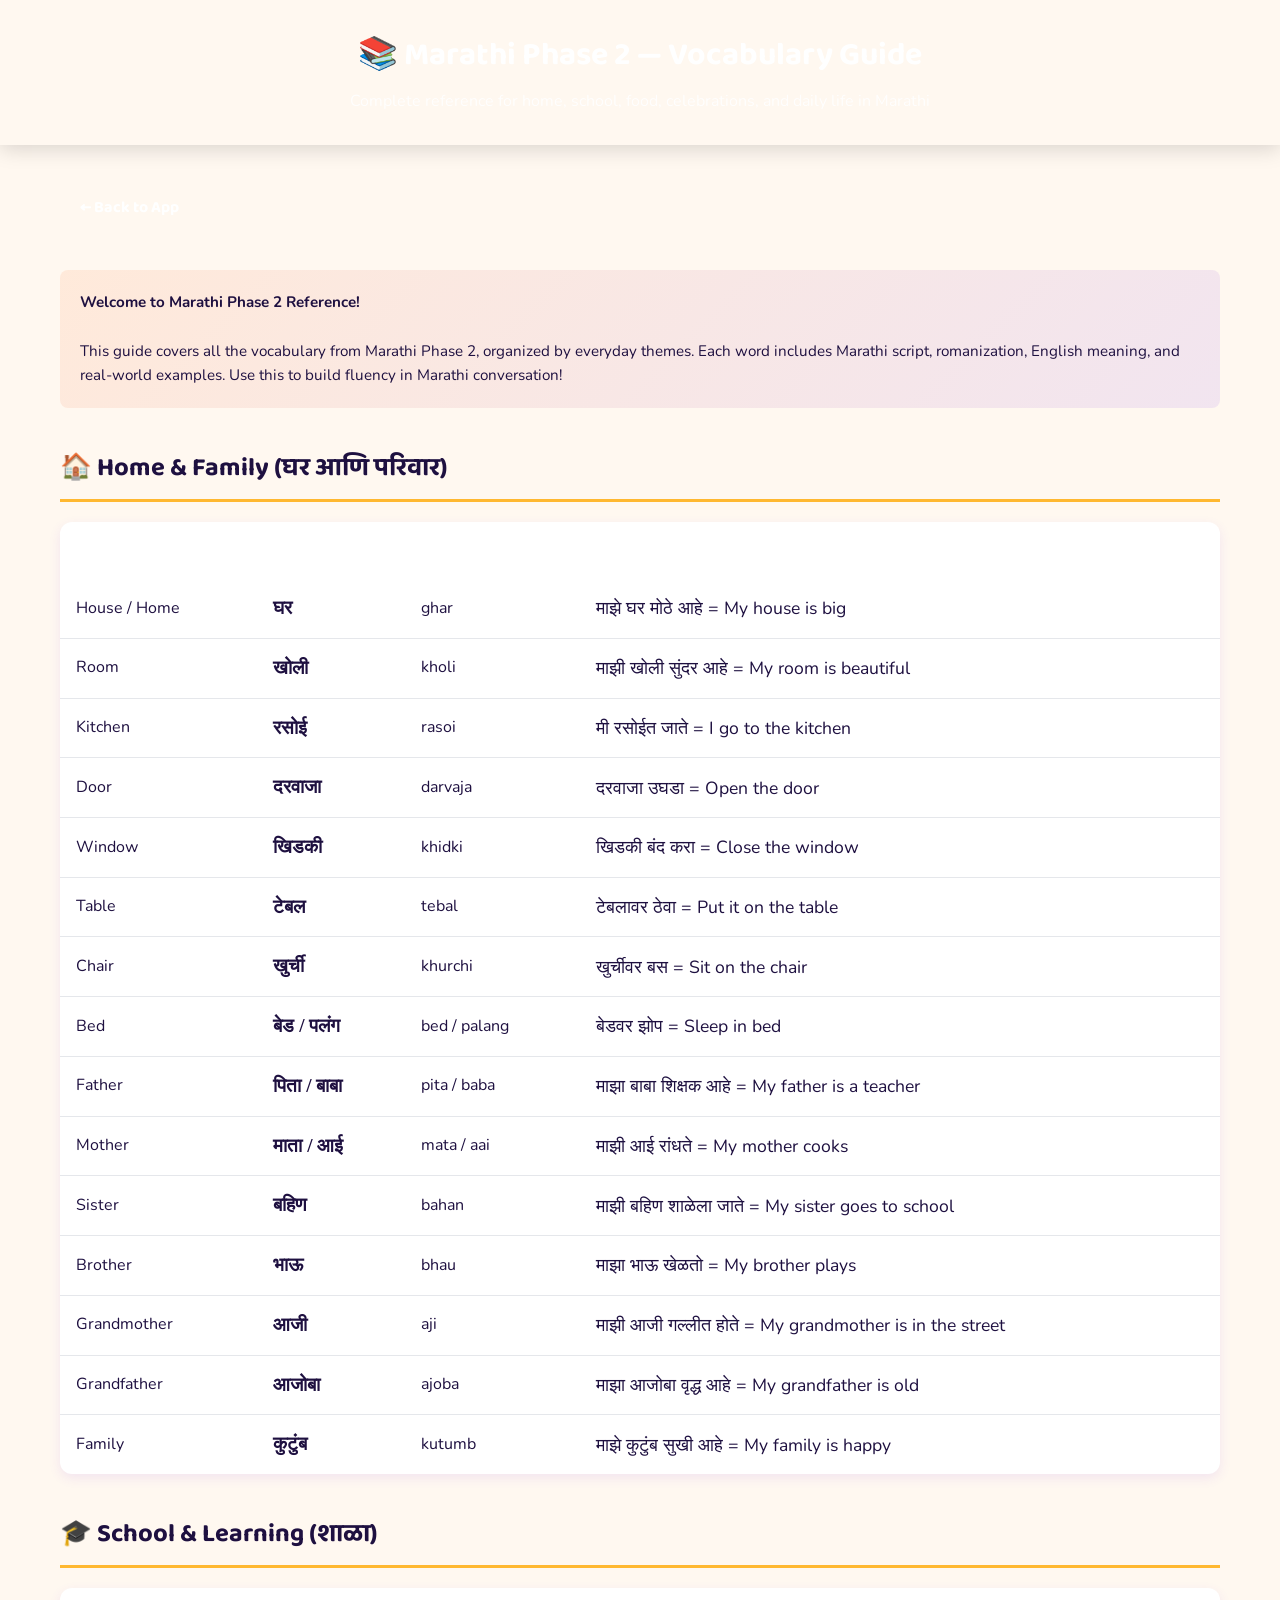
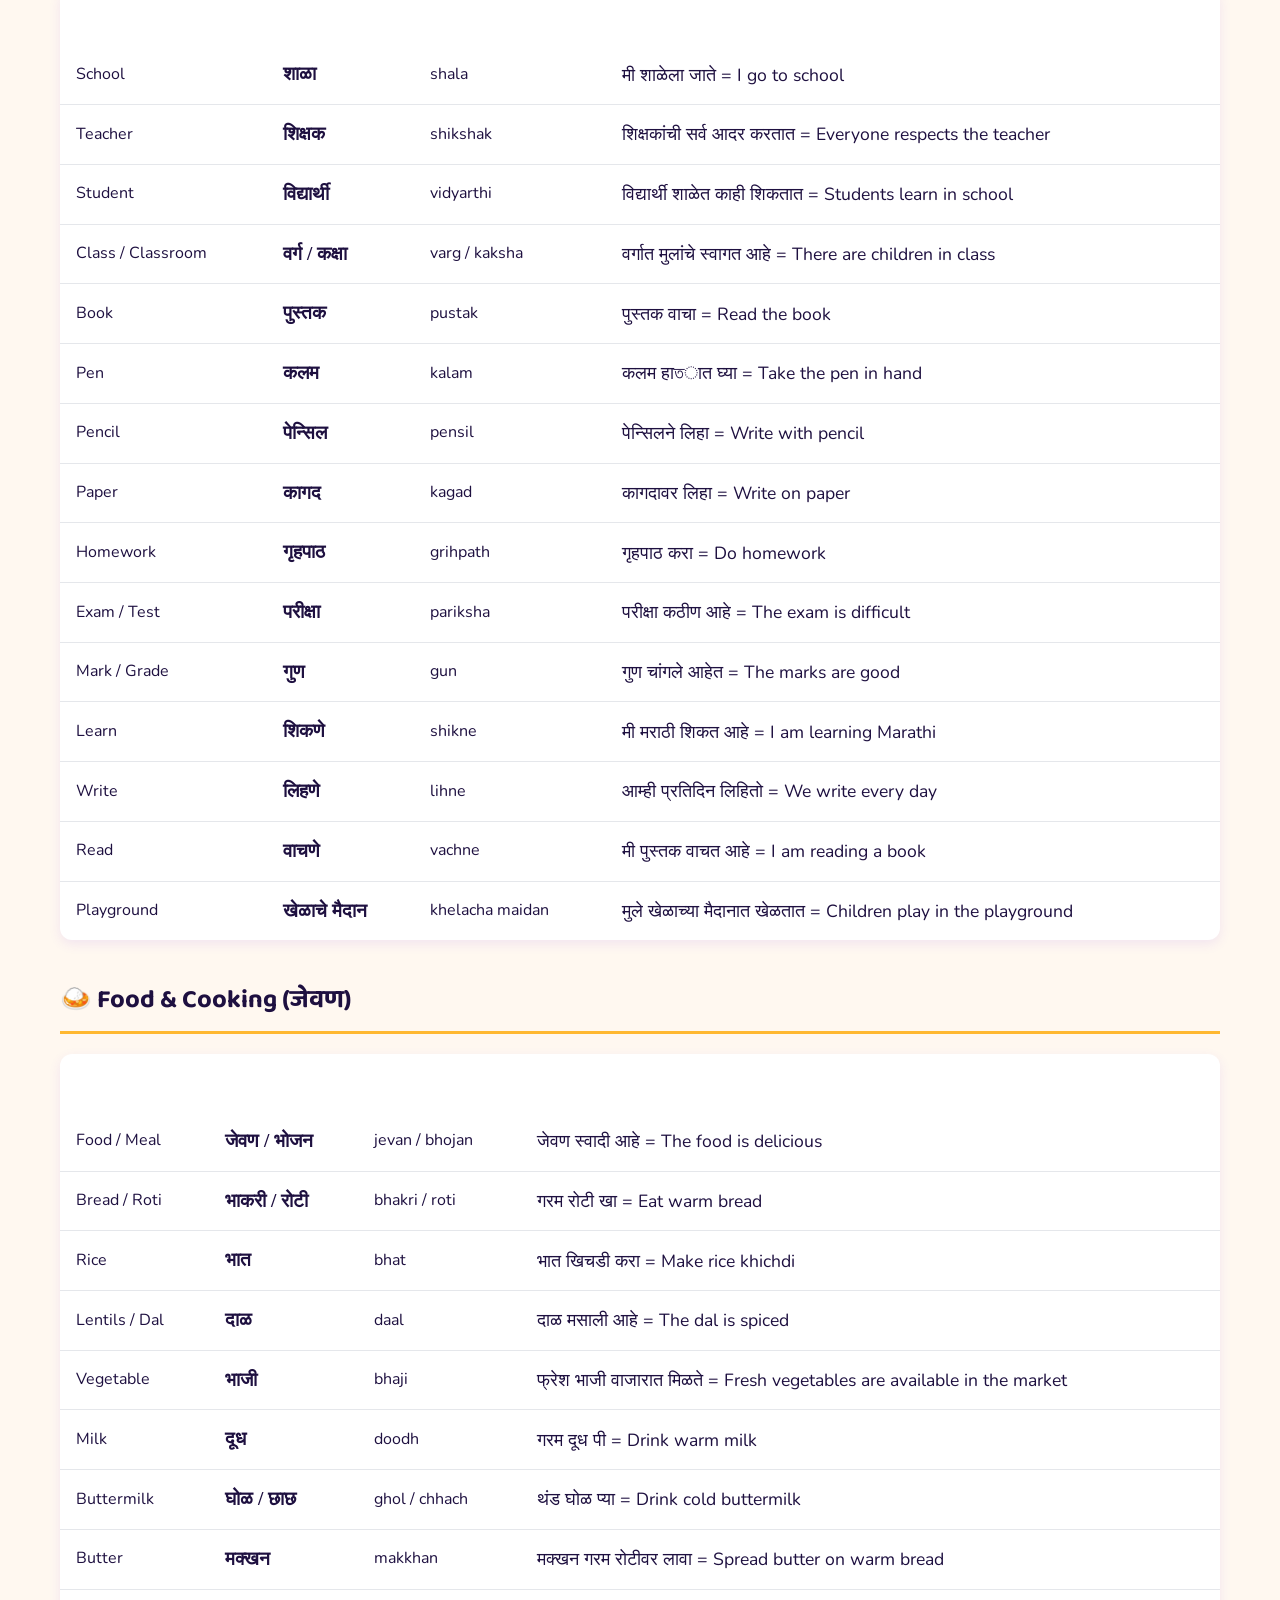
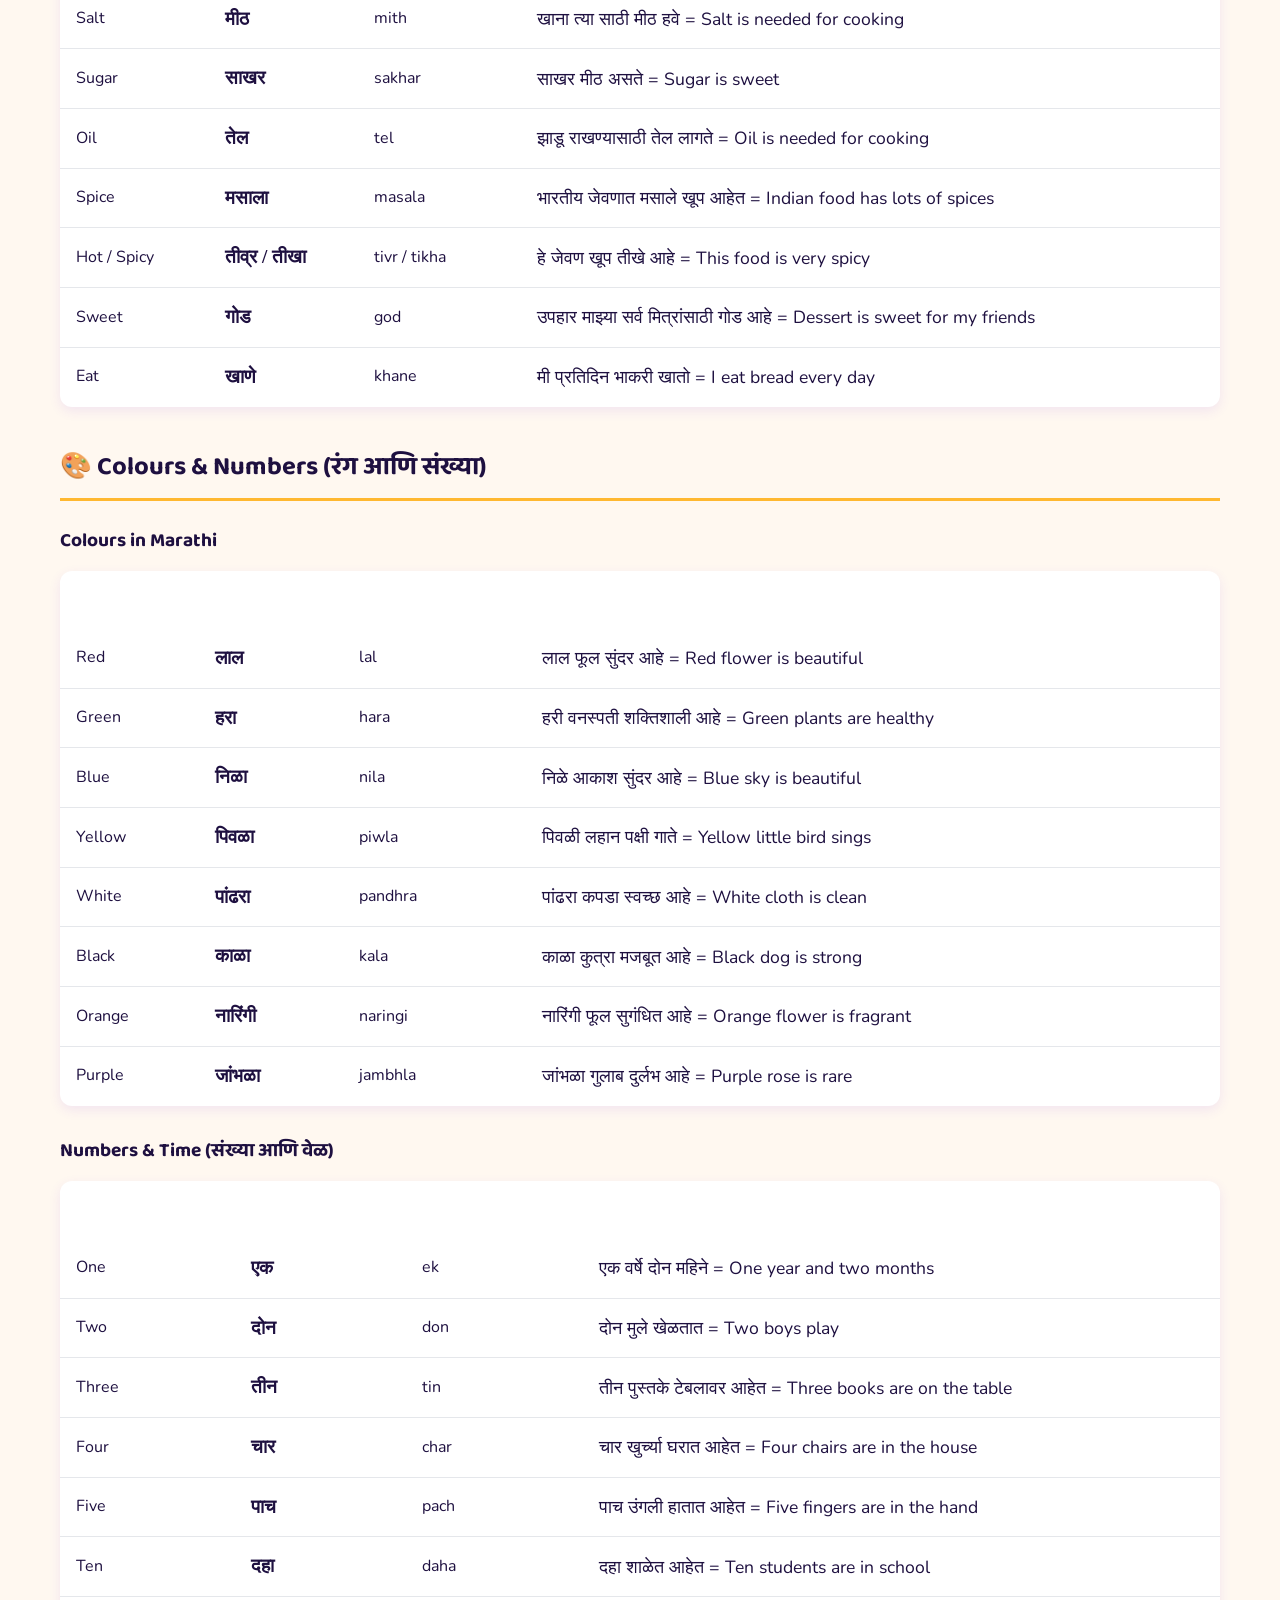
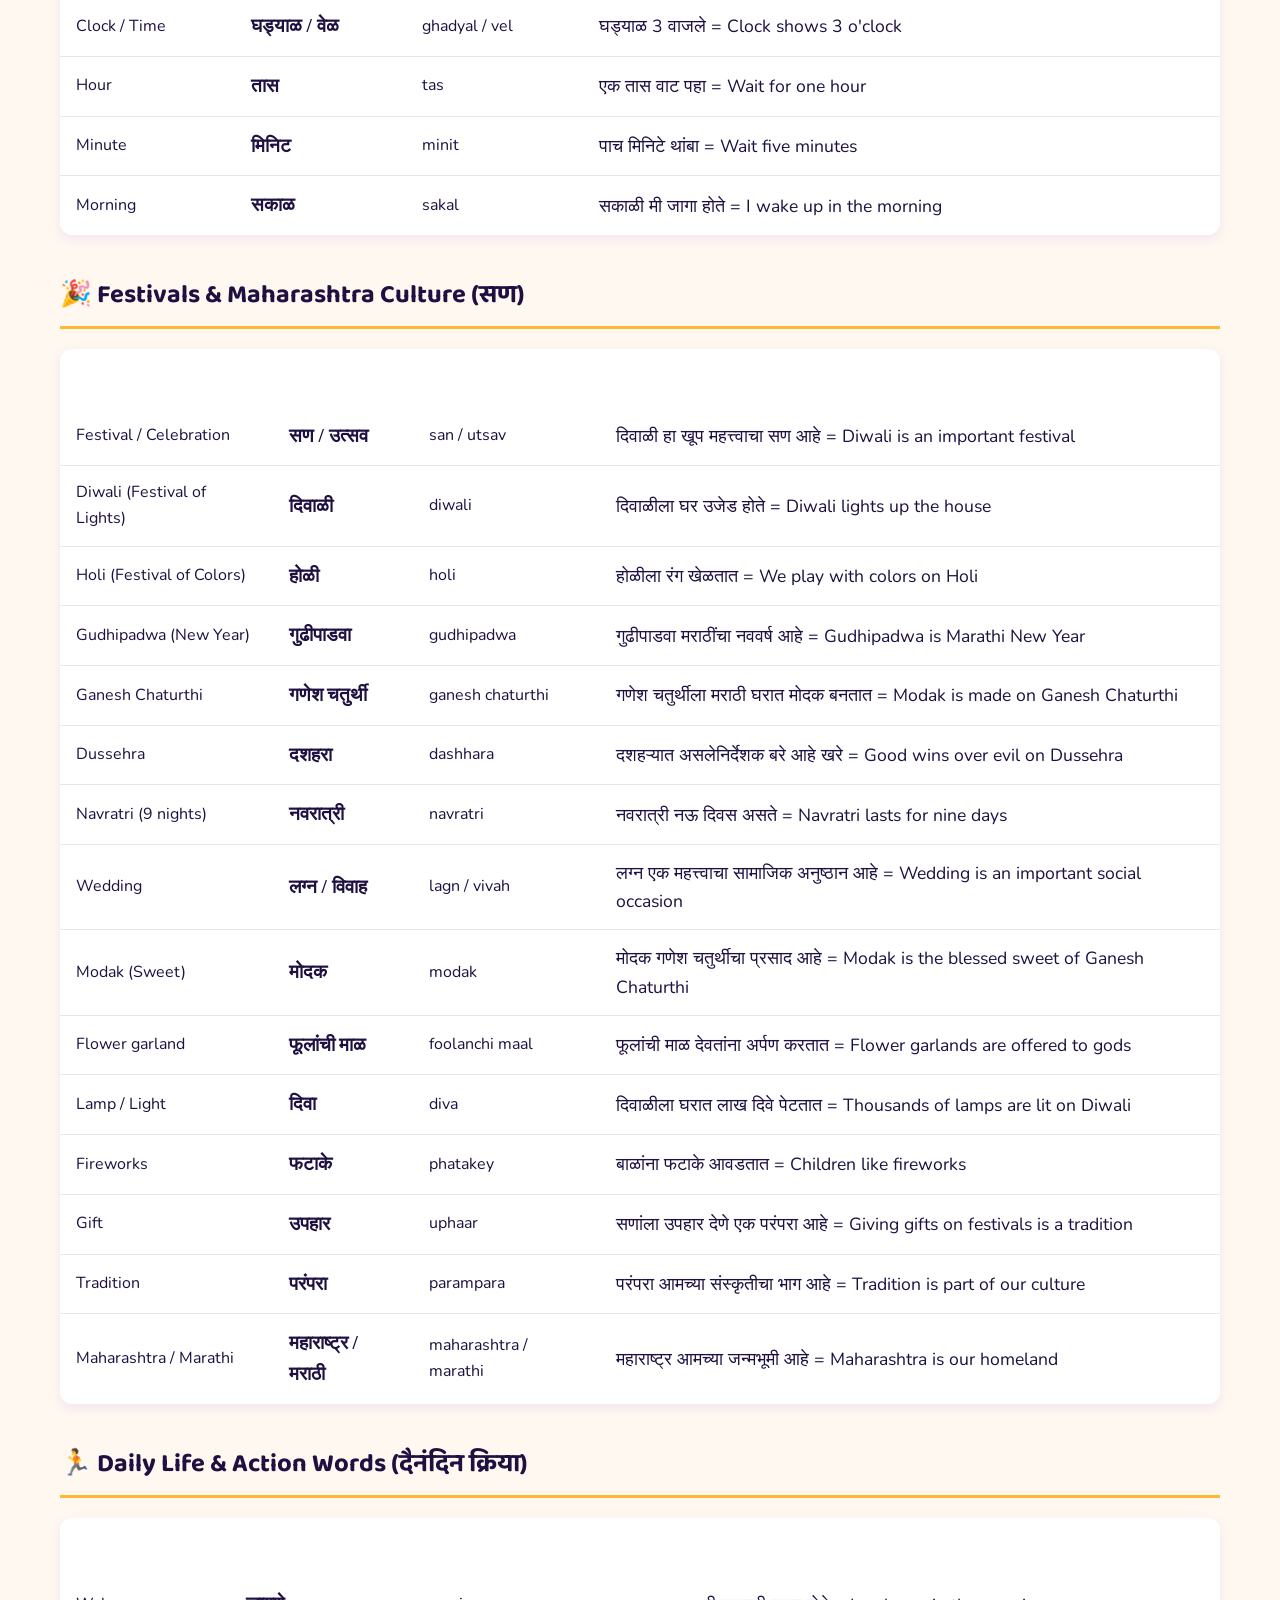
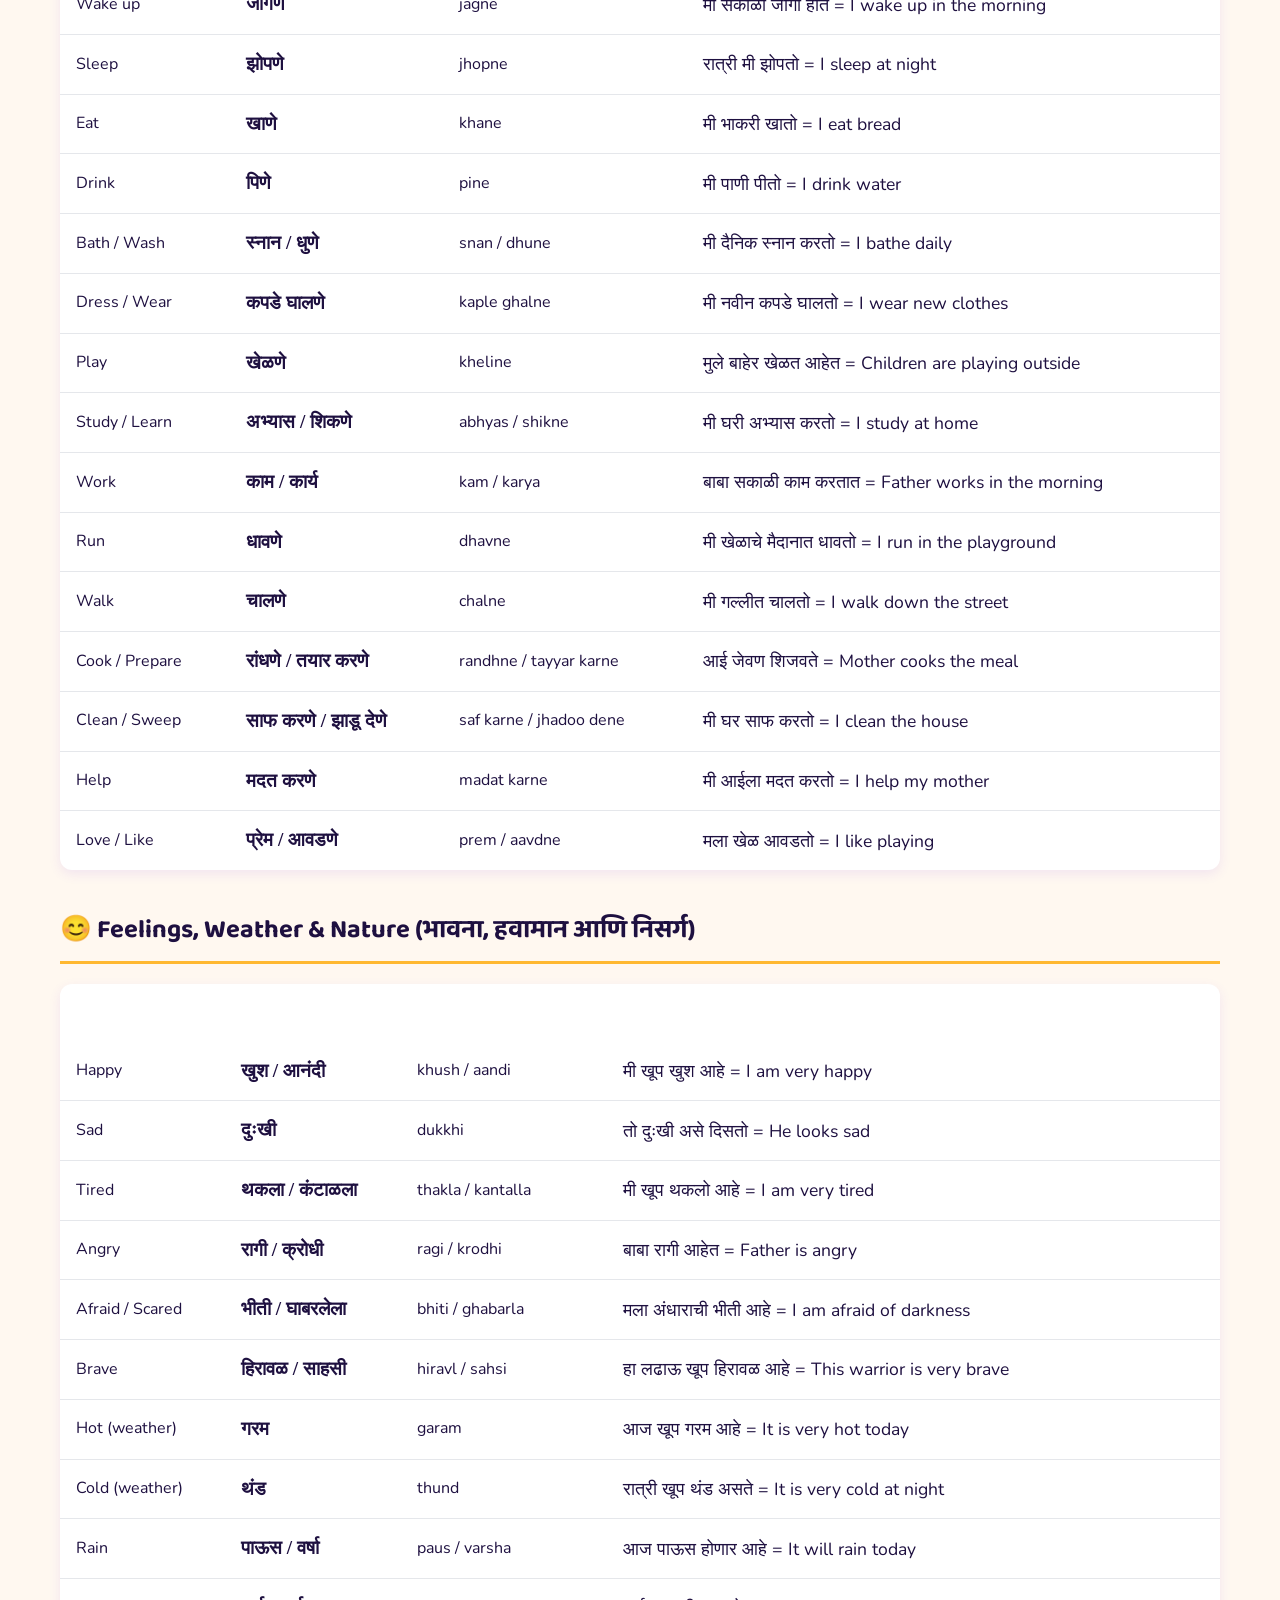
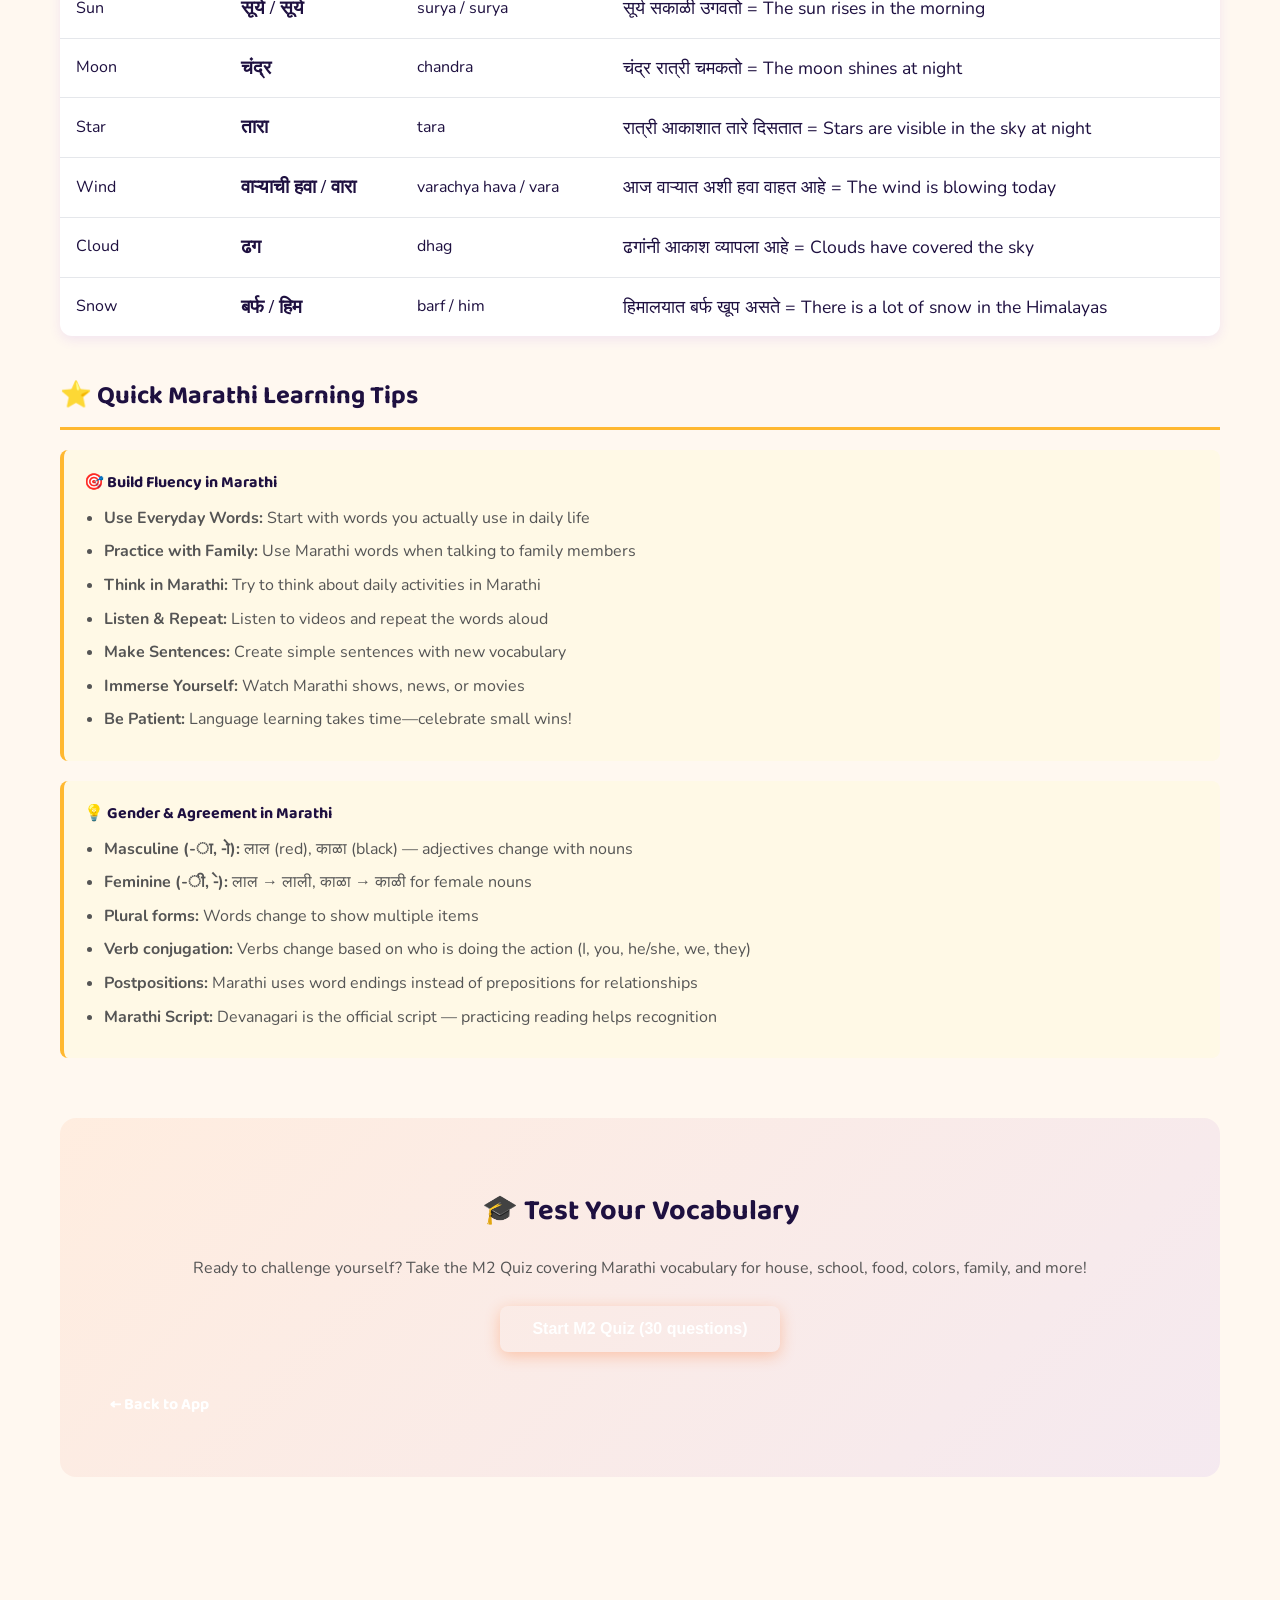
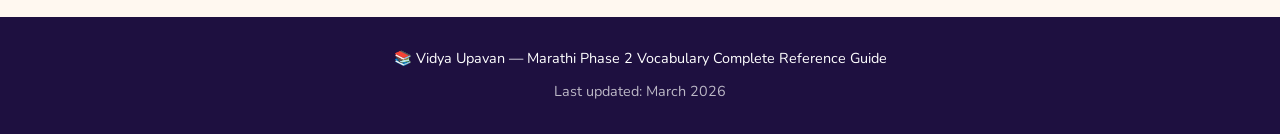
==== commit 596e191b: "Rebrand app to Vidya Upavan and enable GitHub Pages root URL" ====
--- a/m2-guide.html
+++ b/m2-guide.html
@@ -3,7 +3,7 @@
 <head>
 <meta charset="UTF-8">
 <meta name="viewport" content="width=device-width, initial-scale=1.0">
-<title>Marathi Phase 2 Vocabulary Guide | Nia's Language Adventure</title>
+<title>Marathi Phase 2 Vocabulary Guide | Vidya Upavan</title>
 <link href="https://fonts.googleapis.com/css2?family=Baloo+2:wght@400;600;700;800&family=Nunito:wght@400;600;700&display=swap" rel="stylesheet">
 <link href="assets/guides.css" rel="stylesheet">
 <style>
@@ -848,7 +848,7 @@
 </div>
 
 <footer>
-  <p>📚 Nia's Language Adventure — Marathi Phase 2 Vocabulary Complete Reference Guide</p>
+  <p>📚 Vidya Upavan — Marathi Phase 2 Vocabulary Complete Reference Guide</p>
   <p style="margin-top: 10px; opacity: 0.7;">Last updated: March 2026</p>
 </footer>
 
